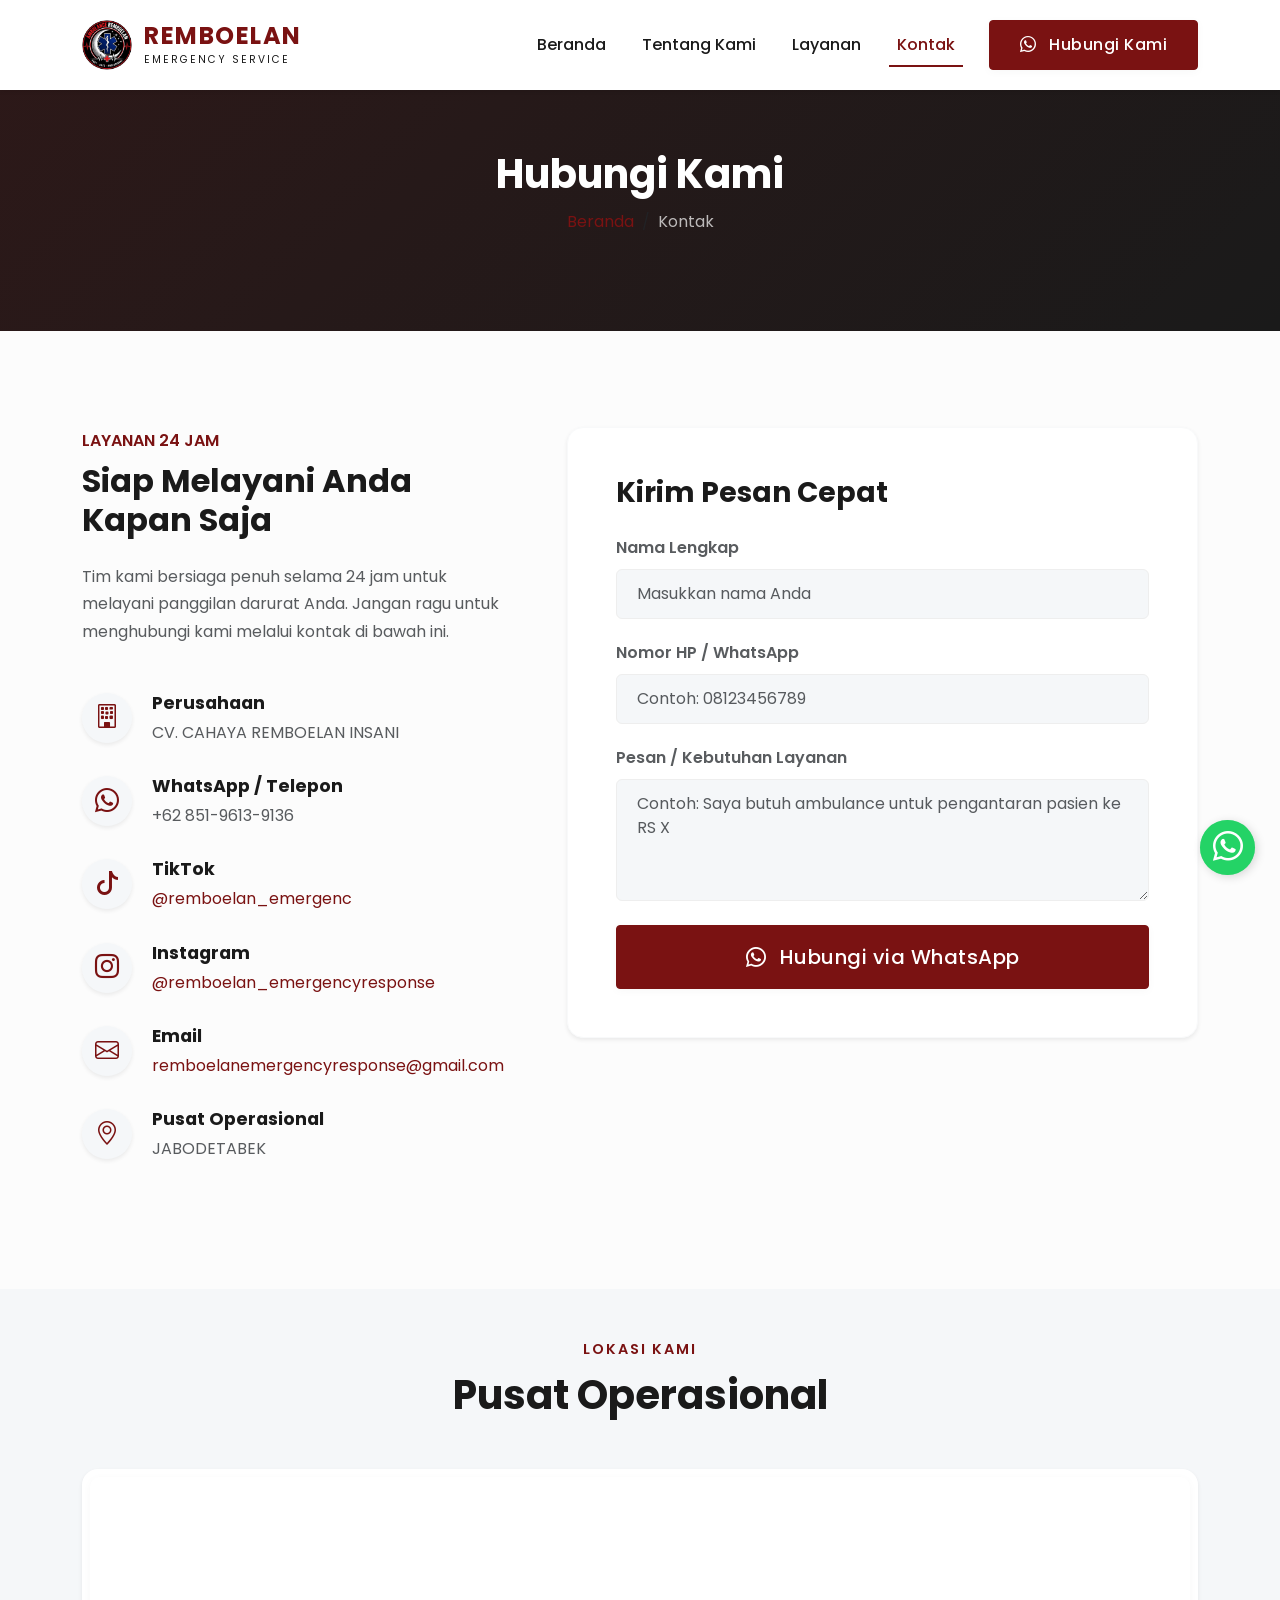
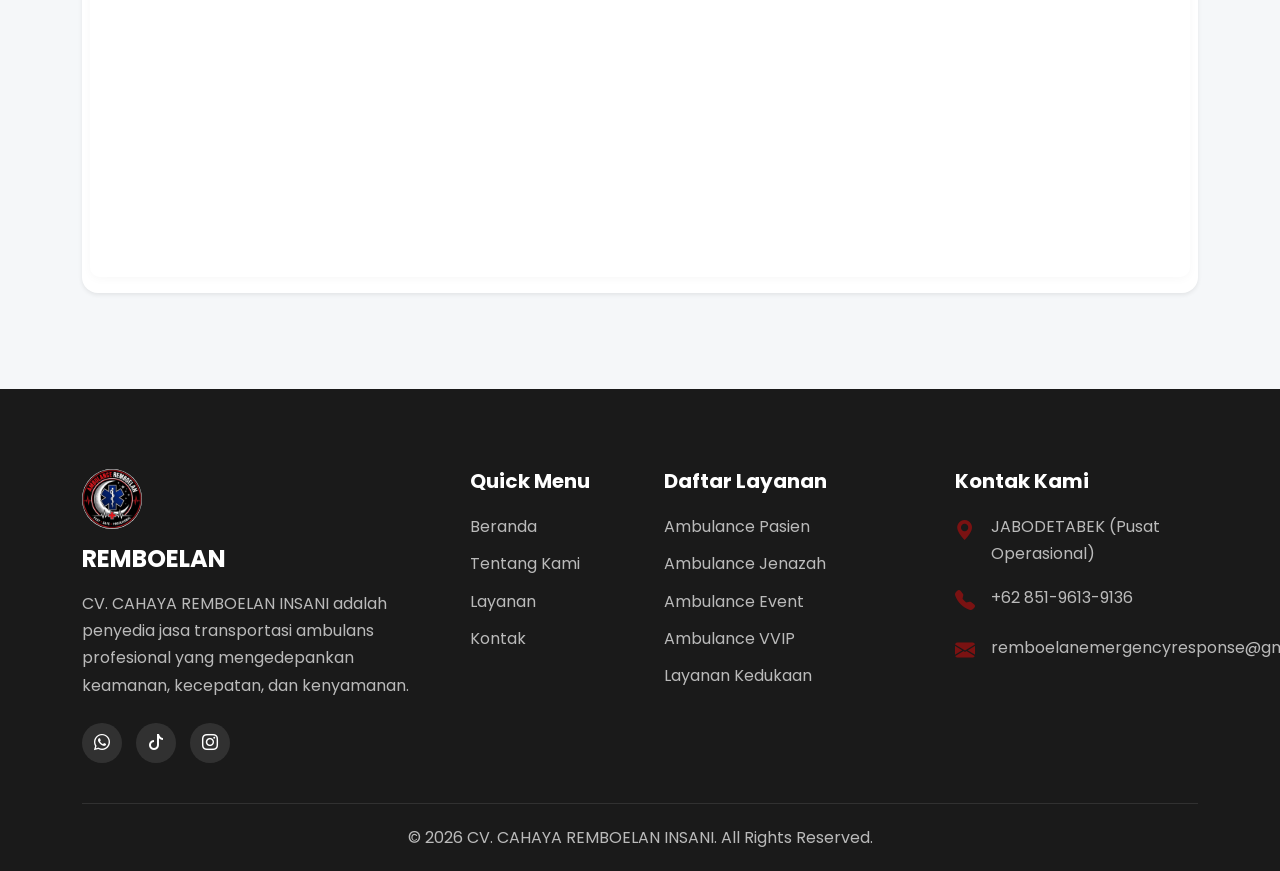
==== kontak.html @ 16a6aeea "Fix: restore missing img tags that were corrupted by bad regex lazy load" ====
<!DOCTYPE html>
<html lang="id">
<head>
    <meta charset="UTF-8">
    <meta name="viewport" content="width=device-width, initial-scale=1.0">
    <title>Hubungi REMBOELAN | Ambulance 24 Jam Jabodetabek</title>
    <meta name="description" content="Butuh ambulance terdekat sekarang? Hubungi REMBOELAN Emergency Response. Siaga ambulance 24 jam untuk Jakarta, Bogor, Depok, Tangerang & Bekasi. Hubungi +62 851-9613-9136.">
    <meta name="keywords" content="hubungi remboelan, ambulance 24 jam, ambulance terdekat, ambulance jakarta, ambulance bogor, ambulance depok, ambulance tangerang, ambulance bekasi, kontak ambulance">
    <meta name="author" content="CV. CAHAYA REMBOELAN INSANI">
    <meta name="robots" content="index, follow">
    <link rel="canonical" href="https://remboelanemergencyresponse.com/kontak.html">
    <meta property="og:title" content="Hubungi REMBOELAN | Ambulance 24 Jam Jabodetabek">
    <meta property="og:description" content="Butuh ambulance terdekat sekarang? Hubungi REMBOELAN Emergency Response. Siaga ambulance 24 jam untuk Jakarta, Bogor, Depok, Tangerang & Bekasi.">
    <meta property="og:type" content="website">
    <meta property="og:url" content="https://remboelanemergencyresponse.com/kontak.html">
    <meta property="og:image" content="https://remboelanemergencyresponse.com/assets/img/logo.jpg">
    <meta property="og:locale" content="id_ID">
    <link rel="icon" type="image/jpeg" href="assets/img/logo.jpg">
    <!-- Structured Data: LocalBusiness -->
    <script type="application/ld+json">
    {
      "@context": "https://schema.org",
      "@type": "LocalBusiness",
      "name": "REMBOELAN Emergency Response",
      "alternateName": "CV. CAHAYA REMBOELAN INSANI",
      "description": "Penyedia jasa sewa ambulance 24 jam profesional melayani pasien, jenazah, event, VVIP & cargo jenazah di wilayah Jabodetabek.",
      "url": "https://remboelanemergencyresponse.com",
      "logo": "https://remboelanemergencyresponse.com/assets/img/logo.jpg",
      "image": "https://remboelanemergencyresponse.com/assets/img/logo.jpg",
      "telephone": "+62851-9613-9136",
      "email": "remboelanemergencyresponse@gmail.com",
      "areaServed": ["Jakarta", "Bogor", "Depok", "Tangerang", "Bekasi"],
      "openingHoursSpecification": {
        "@type": "OpeningHoursSpecification",
        "dayOfWeek": ["Monday","Tuesday","Wednesday","Thursday","Friday","Saturday","Sunday"],
        "opens": "00:00",
        "closes": "23:59"
      },
      "sameAs": [
        "https://www.instagram.com/remboelan_emergencyresponse",
        "https://www.tiktok.com/@remboelan_emergenc"
      ]
    }
    </script>
    <link href="https://cdn.jsdelivr.net/npm/bootstrap@5.3.2/dist/css/bootstrap.min.css" rel="stylesheet">
    <link rel="stylesheet" href="https://cdn.jsdelivr.net/npm/bootstrap-icons@1.11.1/font/bootstrap-icons.css">
    <link href="https://unpkg.com/aos@2.3.1/dist/aos.css" rel="stylesheet">
    <link rel="stylesheet" href="assets/css/style.css">
</head>
<body>

    <!-- Preloader -->
    <div id="preloader">
        <div class="loader"></div>
    </div>

    <!-- Navbar -->
    <nav class="navbar navbar-expand-lg navbar-dark fixed-top sticky-active bg-white shadow-sm" style="padding: 15px 0;">
        <div class="container">
            <a class="navbar-brand d-flex align-items-center" href="index.html">
                <img src="assets/img/logo.jpg" alt="REMBOELAN Logo" class="rounded-circle me-2" style="width: 50px; height: 50px; object-fit: cover;">
                <div class="ms-1 d-flex flex-column justify-content-center">
                    <span class="fw-bolder fs-4 brand-title">REMBOELAN</span>
                    <span class="brand-subtitle">EMERGENCY SERVICE</span>
                </div>
            </a>
            <button class="navbar-toggler" type="button" data-bs-toggle="collapse" data-bs-target="#navbarNav">
                <i class="bi bi-list fs-1"></i>
            </button>
            <div class="collapse navbar-collapse" id="navbarNav">
                <ul class="navbar-nav ms-auto">
                    <li class="nav-item">
                        <a class="nav-link text-dark" href="index.html">Beranda</a>
                    </li>
                    <li class="nav-item">
                        <a class="nav-link text-dark" href="tentang.html">Tentang Kami</a>
                    </li>
                    <li class="nav-item">
                        <a class="nav-link text-dark" href="layanan.html">Layanan</a>
                    </li>
                    <li class="nav-item">
                        <a class="nav-link text-primary-custom active" href="kontak.html">Kontak</a>
                    </li>
                </ul>
                <a href="https://wa.me/6285196139136" target="_blank" class="btn btn-primary-custom ms-lg-3 mt-3 mt-lg-0">
                    <i class="bi bi-whatsapp me-2"></i> Hubungi Kami
                </a>
            </div>
        </div>
    </nav>

    <!-- Page Header -->
    <div class="page-header">
        <div class="container">
            <h1 class="page-title" data-aos="fade-up">Hubungi Kami</h1>
            <nav aria-label="breadcrumb" data-aos="fade-up" data-aos-delay="100">
                <ol class="breadcrumb">
                    <li class="breadcrumb-item"><a href="index.html">Beranda</a></li>
                    <li class="breadcrumb-item active" aria-current="page">Kontak</li>
                </ol>
            </nav>
        </div>
    </div>

    <!-- Contact Section -->
    <section class="py-5 my-5">
        <div class="container">
            <div class="row g-5">
                <!-- Kiri: Info Perusahaan -->
                <div class="col-lg-5" data-aos="fade-right">
                    <span class="text-primary-custom fw-semibold text-uppercase letter-spacing mb-2 d-block">Layanan 24 Jam</span>
                    <h2 class="mb-4 fw-bold">Siap Melayani Anda Kapan Saja</h2>
                    <p class="text-muted mb-5">Tim kami bersiaga penuh selama 24 jam untuk melayani panggilan darurat Anda. Jangan ragu untuk menghubungi kami melalui kontak di bawah ini.</p>
                    
                    <div class="contact-info-box">
                        <div class="contact-info-icon shadow-sm">
                            <i class="bi bi-building"></i>
                        </div>
                        <div class="contact-info-content">
                            <h5>Perusahaan</h5>
                            <p class="text-muted mb-0">CV. CAHAYA REMBOELAN INSANI</p>
                        </div>
                    </div>
                    
                    <div class="contact-info-box">
                        <div class="contact-info-icon shadow-sm">
                            <i class="bi bi-whatsapp"></i>
                        </div>
                        <div class="contact-info-content">
                            <h5>WhatsApp / Telepon</h5>
                            <p class="text-muted mb-0"><a href="https://wa.me/6285196139136" target="_blank" class="text-muted text-decoration-none">+62 851-9613-9136</a></p>
                        </div>
                    </div>
                    
                    <div class="contact-info-box">
                        <div class="contact-info-icon shadow-sm">
                            <i class="bi bi-tiktok"></i>
                        </div>
                        <div class="contact-info-content">
                            <h5>TikTok</h5>
                            <p class="text-muted mb-0"><a href="https://www.tiktok.com/@remboelan_emergenc" target="_blank" class="text-primary-custom text-decoration-none">@remboelan_emergenc</a></p>
                        </div>
                    </div>

                    <div class="contact-info-box">
                        <div class="contact-info-icon shadow-sm">
                            <i class="bi bi-instagram"></i>
                        </div>
                        <div class="contact-info-content">
                            <h5>Instagram</h5>
                            <p class="text-muted mb-0"><a href="https://www.instagram.com/remboelan_emergencyresponse?igsh=dnFxMW1uY243b3Rp" target="_blank" class="text-primary-custom text-decoration-none">@remboelan_emergencyresponse</a></p>
                        </div>
                    </div>

                    <div class="contact-info-box">
                        <div class="contact-info-icon shadow-sm">
                            <i class="bi bi-envelope"></i>
                        </div>
                        <div class="contact-info-content">
                            <h5>Email</h5>
                            <p class="text-muted mb-0"><a href="mailto:remboelanemergencyresponse@gmail.com" class="text-primary-custom text-decoration-none">remboelanemergencyresponse@gmail.com</a></p>
                        </div>
                    </div>

                    <div class="contact-info-box">
                        <div class="contact-info-icon shadow-sm">
                            <i class="bi bi-geo-alt"></i>
                        </div>
                        <div class="contact-info-content">
                            <h5>Pusat Operasional</h5>
                            <p class="text-muted mb-0">JABODETABEK</p>
                        </div>
                    </div>
                </div>

                <!-- Kanan: Form -->
                <div class="col-lg-7" data-aos="fade-left">
                    <div class="bg-white p-5 rounded-4 shadow-sm border border-light">
                        <h3 class="mb-4 fw-bold">Kirim Pesan Cepat</h3>
                        <div class="contact-form">
                            <div class="mb-3">
                                <label for="nama" class="form-label text-muted fw-semibold">Nama Lengkap</label>
                                <input type="text" class="form-control" id="nama" placeholder="Masukkan nama Anda">
                            </div>
                            <div class="mb-3">
                                <label for="nohp" class="form-label text-muted fw-semibold">Nomor HP / WhatsApp</label>
                                <input type="tel" class="form-control" id="nohp" placeholder="Contoh: 08123456789">
                            </div>
                            <div class="mb-4">
                                <label for="pesan" class="form-label text-muted fw-semibold">Pesan / Kebutuhan Layanan</label>
                                <textarea class="form-control" id="pesan" rows="4" placeholder="Contoh: Saya butuh ambulance untuk pengantaran pasien ke RS X"></textarea>
                            </div>
                            <a id="btnWA"
                               href="https://wa.me/6285196139136?text=Halo%20Admin%20REMBOELAN%2C%20saya%20ingin%20bertanya%20mengenai%20layanan%20ambulance."
                               target="_blank"
                               class="btn btn-primary-custom w-100 py-3 fs-5">
                                <i class="bi bi-whatsapp me-2"></i> Hubungi via WhatsApp
                            </a>
                        </div>
                    </div>
                </div>
            </div>
        </div>
    </section>

    <!-- Google Maps -->
    <section class="py-5 bg-light-custom">
        <div class="container pb-5" data-aos="fade-up">
            <div class="section-title">
                <span>Lokasi Kami</span>
                <h2>Pusat Operasional</h2>
            </div>
            <div class="map-container shadow-sm p-2 bg-white rounded-4">
                <!-- Gunakan iframe Google Maps yang mudah diganti -->
                <iframe src="https://maps.google.com/maps?q=Jabodetabek&t=&z=10&ie=UTF8&iwloc=&output=embed" width="100%" height="400" style="border:0;" allowfullscreen="" loading="lazy" referrerpolicy="no-referrer-when-downgrade"></iframe>
            </div>
        </div>
    </section>

    <!-- Footer -->
    <footer class="footer">
        <div class="container">
            <div class="row g-5">
                <div class="col-lg-4 col-md-6">
                    <img src="assets/img/logo.jpg" alt="Logo" class="rounded-circle mb-3" style="width:60px; height:60px;">
                    <h4 class="text-white fw-bold mb-3">REMBOELAN</h4>
                    <p class="mb-4">CV. CAHAYA REMBOELAN INSANI adalah penyedia jasa transportasi ambulans profesional yang mengedepankan keamanan, kecepatan, dan kenyamanan.</p>
                    <div class="social-icons">
                        <a href="https://wa.me/6285196139136" target="_blank"><i class="bi bi-whatsapp"></i></a>
                        <a href="https://www.tiktok.com/@remboelan_emergenc" target="_blank"><i class="bi bi-tiktok"></i></a>
                        <a href="https://www.instagram.com/remboelan_emergencyresponse?igsh=dnFxMW1uY243b3Rp" target="_blank"><i class="bi bi-instagram"></i></a>
                    </div>
                </div>
                <div class="col-lg-2 col-md-6">
                    <h5>Quick Menu</h5>
                    <ul class="footer-links">
                        <li><a href="index.html">Beranda</a></li>
                        <li><a href="tentang.html">Tentang Kami</a></li>
                        <li><a href="layanan.html">Layanan</a></li>
                        <li><a href="kontak.html">Kontak</a></li>
                    </ul>
                </div>
                <div class="col-lg-3 col-md-6">
                    <h5>Daftar Layanan</h5>
                    <ul class="footer-links">
                        <li><a href="layanan.html">Ambulance Pasien</a></li>
                        <li><a href="layanan.html">Ambulance Jenazah</a></li>
                        <li><a href="layanan.html">Ambulance Event</a></li>
                        <li><a href="layanan.html">Ambulance VVIP</a></li>
                        <li><a href="layanan.html">Layanan Kedukaan</a></li>
                    </ul>
                </div>
                <div class="col-lg-3 col-md-6">
                    <h5>Kontak Kami</h5>
                    <ul class="footer-links">
                        <li class="mb-3 d-flex"><i class="bi bi-geo-alt-fill text-primary-custom me-3 fs-5"></i> <span>JABODETABEK (Pusat Operasional)</span></li>
                        <li class="mb-3 d-flex"><i class="bi bi-telephone-fill text-primary-custom me-3 fs-5"></i> <span>+62 851-9613-9136</span></li>
                        <li class="mb-3 d-flex"><i class="bi bi-envelope-fill text-primary-custom me-3 fs-5"></i> <span>remboelanemergencyresponse@gmail.com</span></li>
                    </ul>
                </div>
            </div>
            <div class="footer-bottom">
                <p class="mb-0">&copy; 2026 CV. CAHAYA REMBOELAN INSANI. All Rights Reserved.</p>
            </div>
        </div>
    </footer>

    <!-- Back to Top -->
    <a href="#" id="back-to-top" title="Kembali ke atas">
        <i class="bi bi-arrow-up"></i>
    </a>

    <!-- Floating WhatsApp -->
    <a href="https://wa.me/6285196139136" target="_blank" class="floating-wa" title="Hubungi Kami via WhatsApp">
        <i class="bi bi-whatsapp"></i>
    </a>

    <script src="https://cdn.jsdelivr.net/npm/bootstrap@5.3.2/dist/js/bootstrap.bundle.min.js"></script>
    <script src="https://unpkg.com/aos@2.3.1/dist/aos.js"></script>
    <script src="assets/js/script.js"></script>
</body>
</html>
---- assets/css/style.css ----
@import url('https://fonts.googleapis.com/css2?family=Poppins:wght@300;400;500;600;700;800&display=swap');

:root {
  --primary-color: #7A1212;
  --primary-color-hover: #5a0c0c;
  --primary-gradient: linear-gradient(135deg, #8B1515, #600D0D);
  --secondary-color: #1a1a1a;
  --text-color: #2b2b2b;
  --text-light: #5f6368;
  --bg-color: #fcfcfc;
  --bg-light: #f5f7f9;
  --white: #ffffff;
  --shadow-sm: 0 2px 10px rgba(0, 0, 0, 0.03);
  --shadow-md: 0 8px 30px rgba(0, 0, 0, 0.06);
  --shadow-lg: 0 15px 35px rgba(122, 18, 18, 0.1);
  --radius-sm: 6px;
  --radius-md: 10px;
  --radius-lg: 16px;
  --transition: all 0.3s cubic-bezier(0.25, 0.8, 0.25, 1);
}

body {
  font-family: 'Poppins', sans-serif;
  color: var(--text-color);
  background-color: var(--bg-color);
  overflow-x: hidden;
  line-height: 1.7;
}

h1, h2, h3, h4, h5, h6 {
  color: var(--secondary-color);
  font-weight: 700;
}

a {
  text-decoration: none;
  transition: var(--transition);
}

.text-primary-custom {
  color: var(--primary-color) !important;
}

.bg-primary-custom {
  background: var(--primary-gradient) !important;
  color: var(--white);
}

.bg-light-custom {
  background-color: var(--bg-light) !important;
}

.btn-primary-custom {
  background: var(--primary-color);
  color: var(--white);
  border: 1px solid var(--primary-color);
  padding: 12px 30px;
  border-radius: 4px;
  font-weight: 500;
  letter-spacing: 0.5px;
  box-shadow: var(--shadow-sm);
  transition: var(--transition);
}

.btn-primary-custom:hover {
  background: var(--white);
  color: var(--primary-color);
  transform: translateY(-2px);
  box-shadow: var(--shadow-md);
}

.btn-outline-custom {
  background: transparent;
  color: var(--primary-color);
  border: 1px solid var(--primary-color);
  padding: 12px 30px;
  border-radius: 4px;
  font-weight: 500;
  letter-spacing: 0.5px;
  transition: var(--transition);
}

.btn-outline-custom:hover {
  background: var(--primary-color);
  color: var(--white);
  transform: translateY(-2px);
  box-shadow: var(--shadow-md);
}

/* Glassmorphism */
.glass-effect {
  background: rgba(255, 255, 255, 0.85);
  backdrop-filter: blur(10px);
  -webkit-backdrop-filter: blur(10px);
  border: 1px solid rgba(255, 255, 255, 0.2);
}

/* Preloader */
#preloader {
  position: fixed;
  top: 0;
  left: 0;
  width: 100%;
  height: 100%;
  background: var(--white);
  z-index: 9999;
  display: flex;
  justify-content: center;
  align-items: center;
}

.loader {
  width: 50px;
  height: 50px;
  border: 5px solid var(--bg-light);
  border-top-color: var(--primary-color);
  border-radius: 50%;
  animation: spin 1s linear infinite;
}

@keyframes spin {
  100% { transform: rotate(360deg); }
}

/* Navbar */
.navbar {
  padding: 20px 0;
  transition: var(--transition);
  background: transparent;
  position: absolute;
  top: 0;
  left: 0;
  right: 0;
  z-index: 1030;
}

.brand-title {
  color: var(--white);
  letter-spacing: 1.5px; 
  line-height: 1.2;
  transition: var(--transition);
}

.brand-subtitle {
  color: rgba(255, 255, 255, 0.8);
  letter-spacing: 2px; 
  font-weight: 400; 
  font-size: 0.65rem;
  transition: var(--transition);
}

.navbar .navbar-toggler i {
  color: var(--white);
  transition: var(--transition);
}

.nav-link {
  color: var(--white) !important;
  font-weight: 500;
  margin: 0 10px;
  position: relative;
}

/* Navbar Scrolled (Sticky) or Explicit White Bg */
.navbar.sticky-active, .navbar.bg-white {
  position: fixed;
  background: var(--white);
  padding: 15px 0;
  box-shadow: var(--shadow-sm);
  animation: slideDown 0.5s ease-in-out;
}

.navbar.sticky-active .brand-title, .navbar.bg-white .brand-title {
  color: var(--primary-color);
}

.navbar.sticky-active .brand-subtitle, .navbar.bg-white .brand-subtitle {
  color: var(--secondary-color);
}

.navbar.sticky-active .navbar-toggler i, .navbar.bg-white .navbar-toggler i {
  color: var(--primary-color) !important;
}

.navbar.sticky-active .nav-link, .navbar.bg-white .nav-link {
  color: var(--secondary-color) !important;
}

.nav-link::after {
  content: '';
  position: absolute;
  width: 0;
  height: 2px;
  background: var(--primary-color);
  bottom: 0;
  left: 0;
  transition: var(--transition);
}

.nav-link:hover::after,
.nav-link.active::after {
  width: 100%;
}

.navbar.sticky-active .nav-link.active,
.navbar.bg-white .nav-link.active {
  color: var(--primary-color) !important;
}

@keyframes slideDown {
  from { transform: translateY(-100%); }
  to { transform: translateY(0); }
}

@media (max-width: 991.98px) {
  .navbar {
    padding: 15px 0;
  }
  .navbar-collapse {
    background: var(--white);
    padding: 15px 20px;
    border-radius: var(--radius-md);
    box-shadow: var(--shadow-md);
    margin-top: 15px;
  }
  .nav-link {
    color: var(--secondary-color) !important;
    padding: 10px 0;
  }
  .navbar-toggler {
    border: none;
    box-shadow: none !important;
  }
}

/* Hero Section */
.hero-section {
  height: 100vh;
  position: relative;
  display: flex;
  align-items: center;
  background-size: cover;
  background-position: center;
  background-repeat: no-repeat;
  color: var(--white);
}

.hero-overlay {
  position: absolute;
  top: 0;
  left: 0;
  width: 100%;
  height: 100%;
  background: linear-gradient(to right, rgba(17, 17, 17, 0.9) 0%, rgba(122, 18, 18, 0.5) 100%);
  z-index: 1;
}

.hero-content {
  position: relative;
  z-index: 2;
  max-width: 800px;
}

.hero-title {
  font-size: 3.5rem;
  font-weight: 800;
  margin-bottom: 20px;
  line-height: 1.2;
  color: var(--white);
}

.hero-subtitle {
  font-size: 1.2rem;
  margin-bottom: 40px;
  font-weight: 300;
  opacity: 0.9;
}

@media (max-width: 767.98px) {
  .hero-section {
    padding-top: 140px;
    padding-bottom: 80px;
    height: auto;
    min-height: 80vh;
    background-position: 75% center;
  }
  .hero-title {
    font-size: 2.2rem;
    margin-bottom: 15px;
  }
  .hero-subtitle {
    font-size: 1rem;
    margin-bottom: 25px;
  }
}

/* Feature Cards (Mengapa Memilih Kami) */
.feature-card {
  background: var(--white);
  padding: 30px;
  border-radius: var(--radius-md);
  box-shadow: var(--shadow-sm);
  text-align: center;
  transition: var(--transition);
  height: 100%;
  border: 1px solid rgba(0,0,0,0.03);
}

.feature-card:hover {
  transform: translateY(-10px);
  box-shadow: var(--shadow-md);
}

.feature-icon {
  width: 70px;
  height: 70px;
  background: var(--bg-light);
  border-radius: 50%;
  display: flex;
  align-items: center;
  justify-content: center;
  margin: 0 auto 20px;
  font-size: 2rem;
  color: var(--primary-color);
  transition: var(--transition);
}

.feature-card:hover .feature-icon {
  background: var(--primary-color);
  color: var(--white);
}

/* Section Title */
.section-title {
  text-align: center;
  margin-bottom: 50px;
}

.section-title span {
  color: var(--primary-color);
  font-weight: 600;
  text-transform: uppercase;
  letter-spacing: 2px;
  font-size: 0.9rem;
  display: block;
  margin-bottom: 10px;
}

.section-title h2 {
  font-size: 2.5rem;
  font-weight: 700;
}

/* Unit Ambulance */
.unit-card {
  border-radius: var(--radius-md);
  overflow: hidden;
  box-shadow: var(--shadow-sm);
  transition: var(--transition);
  background: var(--white);
  margin-bottom: 30px;
}

.unit-card:hover {
  transform: translateY(-10px);
  box-shadow: var(--shadow-md);
}

.unit-img-wrapper {
  overflow: hidden;
  position: relative;
  height: 250px;
}

.unit-img-wrapper img {
  width: 100%;
  height: 100%;
  object-fit: cover;
  transition: transform 0.5s ease;
}

.unit-card:hover .unit-img-wrapper img {
  transform: scale(1.1);
}

.unit-content {
  padding: 20px;
  text-align: center;
}

/* Services Preview */
.service-card {
  border-radius: var(--radius-lg);
  overflow: hidden;
  position: relative;
  height: 300px;
  margin-bottom: 30px;
}

.service-card img {
  width: 100%;
  height: 100%;
  object-fit: cover;
  transition: transform 0.5s ease;
}

.service-overlay {
  position: absolute;
  bottom: 0;
  left: 0;
  width: 100%;
  height: 100%;
  background: linear-gradient(to top, rgba(17, 17, 17, 0.9) 0%, rgba(0, 0, 0, 0) 100%);
  display: flex;
  flex-direction: column;
  justify-content: flex-end;
  padding: 30px;
  transition: var(--transition);
}

.service-card:hover img {
  transform: scale(1.05);
}

.service-card h4 {
  color: var(--white);
  margin-bottom: 10px;
  font-weight: 600;
}

.service-card p {
  color: rgba(255, 255, 255, 0.8);
  font-size: 0.9rem;
  margin-bottom: 0;
  transform: translateY(20px);
  opacity: 0;
  transition: var(--transition);
}

.service-card:hover p {
  transform: translateY(0);
  opacity: 1;
}

/* Testimonials */
.testimonial-card {
  background: var(--white);
  padding: 40px;
  border-radius: var(--radius-lg);
  box-shadow: var(--shadow-md);
  margin: 20px;
  position: relative;
}

.quote-icon {
  position: absolute;
  top: 20px;
  right: 30px;
  font-size: 3rem;
  color: rgba(122, 18, 18, 0.1);
}

.testimonial-text {
  font-style: italic;
  margin-bottom: 20px;
  color: var(--text-light);
}

.client-info h5 {
  margin-bottom: 0;
  font-size: 1.1rem;
}

.client-info span {
  font-size: 0.85rem;
  color: var(--primary-color);
}

/* Swiper Pagination */
.swiper-pagination-bullet-active {
  background: var(--primary-color) !important;
}

/* CTA Section */
.cta-section {
  padding: 80px 0;
  border-radius: var(--radius-lg);
  margin: 50px 0;
  position: relative;
  overflow: hidden;
}

/* Timeline */
.timeline {
  position: relative;
  padding: 20px 0;
}

.timeline::before {
  content: '';
  position: absolute;
  top: 0;
  bottom: 0;
  left: 20px;
  width: 2px;
  background: var(--primary-color);
  opacity: 0.2;
}

.timeline-item {
  position: relative;
  padding-left: 50px;
  margin-bottom: 30px;
}

.timeline-icon {
  position: absolute;
  left: 11px;
  top: 0;
  width: 20px;
  height: 20px;
  background: var(--primary-color);
  border-radius: 50%;
  border: 4px solid var(--white);
  box-shadow: 0 0 0 3px rgba(122, 18, 18, 0.2);
}

/* Footer */
.footer {
  background: var(--secondary-color);
  color: rgba(255, 255, 255, 0.7);
  padding: 80px 0 20px;
}

.footer h5 {
  color: var(--white);
  margin-bottom: 20px;
}

.footer-links {
  list-style: none;
  padding: 0;
}

.footer-links li {
  margin-bottom: 10px;
}

.footer-links a {
  color: rgba(255, 255, 255, 0.7);
  text-decoration: none;
  transition: var(--transition);
}

.footer-links a:hover {
  color: var(--primary-color);
  padding-left: 5px;
}

.social-icons a {
  display: inline-flex;
  align-items: center;
  justify-content: center;
  width: 40px;
  height: 40px;
  background: rgba(255, 255, 255, 0.1);
  color: var(--white);
  border-radius: 50%;
  margin-right: 10px;
  transition: var(--transition);
}

.social-icons a:hover {
  background: var(--primary-color);
  transform: translateY(-3px);
}

.footer-bottom {
  border-top: 1px solid rgba(255, 255, 255, 0.1);
  padding-top: 20px;
  margin-top: 40px;
  text-align: center;
}

/* Back to Top */
#back-to-top {
  position: fixed;
  bottom: 90px;
  right: 25px;
  width: 35px;
  height: 35px;
  background: var(--secondary-color);
  color: var(--white);
  border-radius: 50%;
  display: flex;
  align-items: center;
  justify-content: center;
  font-size: 1rem;
  box-shadow: var(--shadow-md);
  opacity: 0;
  visibility: hidden;
  transition: var(--transition);
  z-index: 998;
}

#back-to-top.active {
  opacity: 1;
  visibility: visible;
}

#back-to-top:hover {
  transform: translateY(-5px);
  background: var(--primary-color);
}

/* Floating WhatsApp Button */
.floating-wa {
  position: fixed;
  bottom: 25px;
  right: 25px;
  width: 55px;
  height: 55px;
  background-color: #25d366;
  color: #FFF;
  border-radius: 50px;
  text-align: center;
  font-size: 30px;
  box-shadow: 2px 2px 10px rgba(0, 0, 0, 0.15);
  z-index: 999;
  display: flex;
  align-items: center;
  justify-content: center;
  transition: all 0.3s ease;
  text-decoration: none;
}

.floating-wa:hover {
  background-color: #128c7e;
  transform: scale(1.1);
  color: #FFF;
}

.floating-wa::before {
  content: "";
  position: absolute;
  z-index: -1;
  width: 100%;
  height: 100%;
  border-radius: 50%;
  background: rgba(37, 211, 102, 0.5);
  animation: pulse-wa 2s infinite;
}

@keyframes pulse-wa {
  0% { transform: scale(1); opacity: 1; }
  100% { transform: scale(1.5); opacity: 0; }
}

/* Page Header */
.page-header {
  padding: 150px 0 80px;
  background: var(--secondary-color);
  color: var(--white);
  position: relative;
  text-align: center;
}

.page-header::before {
  content: '';
  position: absolute;
  top: 0;
  left: 0;
  width: 100%;
  height: 100%;
  background: linear-gradient(135deg, rgba(122, 18, 18, 0.2) 0%, rgba(17, 17, 17, 0) 100%);
}

.page-title {
  font-size: 2.5rem;
  font-weight: 700;
  margin-bottom: 10px;
  position: relative;
  z-index: 2;
  color: var(--white);
}

.breadcrumb {
  justify-content: center;
  position: relative;
  z-index: 2;
}

.breadcrumb-item a {
  color: var(--primary-color);
}

.breadcrumb-item.active {
  color: rgba(255, 255, 255, 0.7);
}

/* Contact Info Box */
.contact-info-box {
  display: flex;
  align-items: flex-start;
  margin-bottom: 30px;
}

.contact-info-icon {
  width: 50px;
  height: 50px;
  background: var(--bg-light);
  color: var(--primary-color);
  border-radius: 50%;
  display: flex;
  align-items: center;
  justify-content: center;
  font-size: 1.5rem;
  margin-right: 20px;
  flex-shrink: 0;
}

.contact-info-content h5 {
  margin-bottom: 5px;
  font-size: 1.1rem;
}

/* Contact Form */
.contact-form .form-control {
  padding: 12px 20px;
  border-radius: var(--radius-sm);
  border: 1px solid #eee;
  margin-bottom: 20px;
  background: var(--bg-light);
}

.contact-form .form-control:focus {
  border-color: var(--primary-color);
  box-shadow: 0 0 0 3px rgba(122, 18, 18, 0.1);
  background: var(--white);
}

/* Google Maps */
.map-container iframe {
  width: 100%;
  height: 400px;
  border: 0;
  border-radius: var(--radius-md);
  box-shadow: var(--shadow-sm);
}
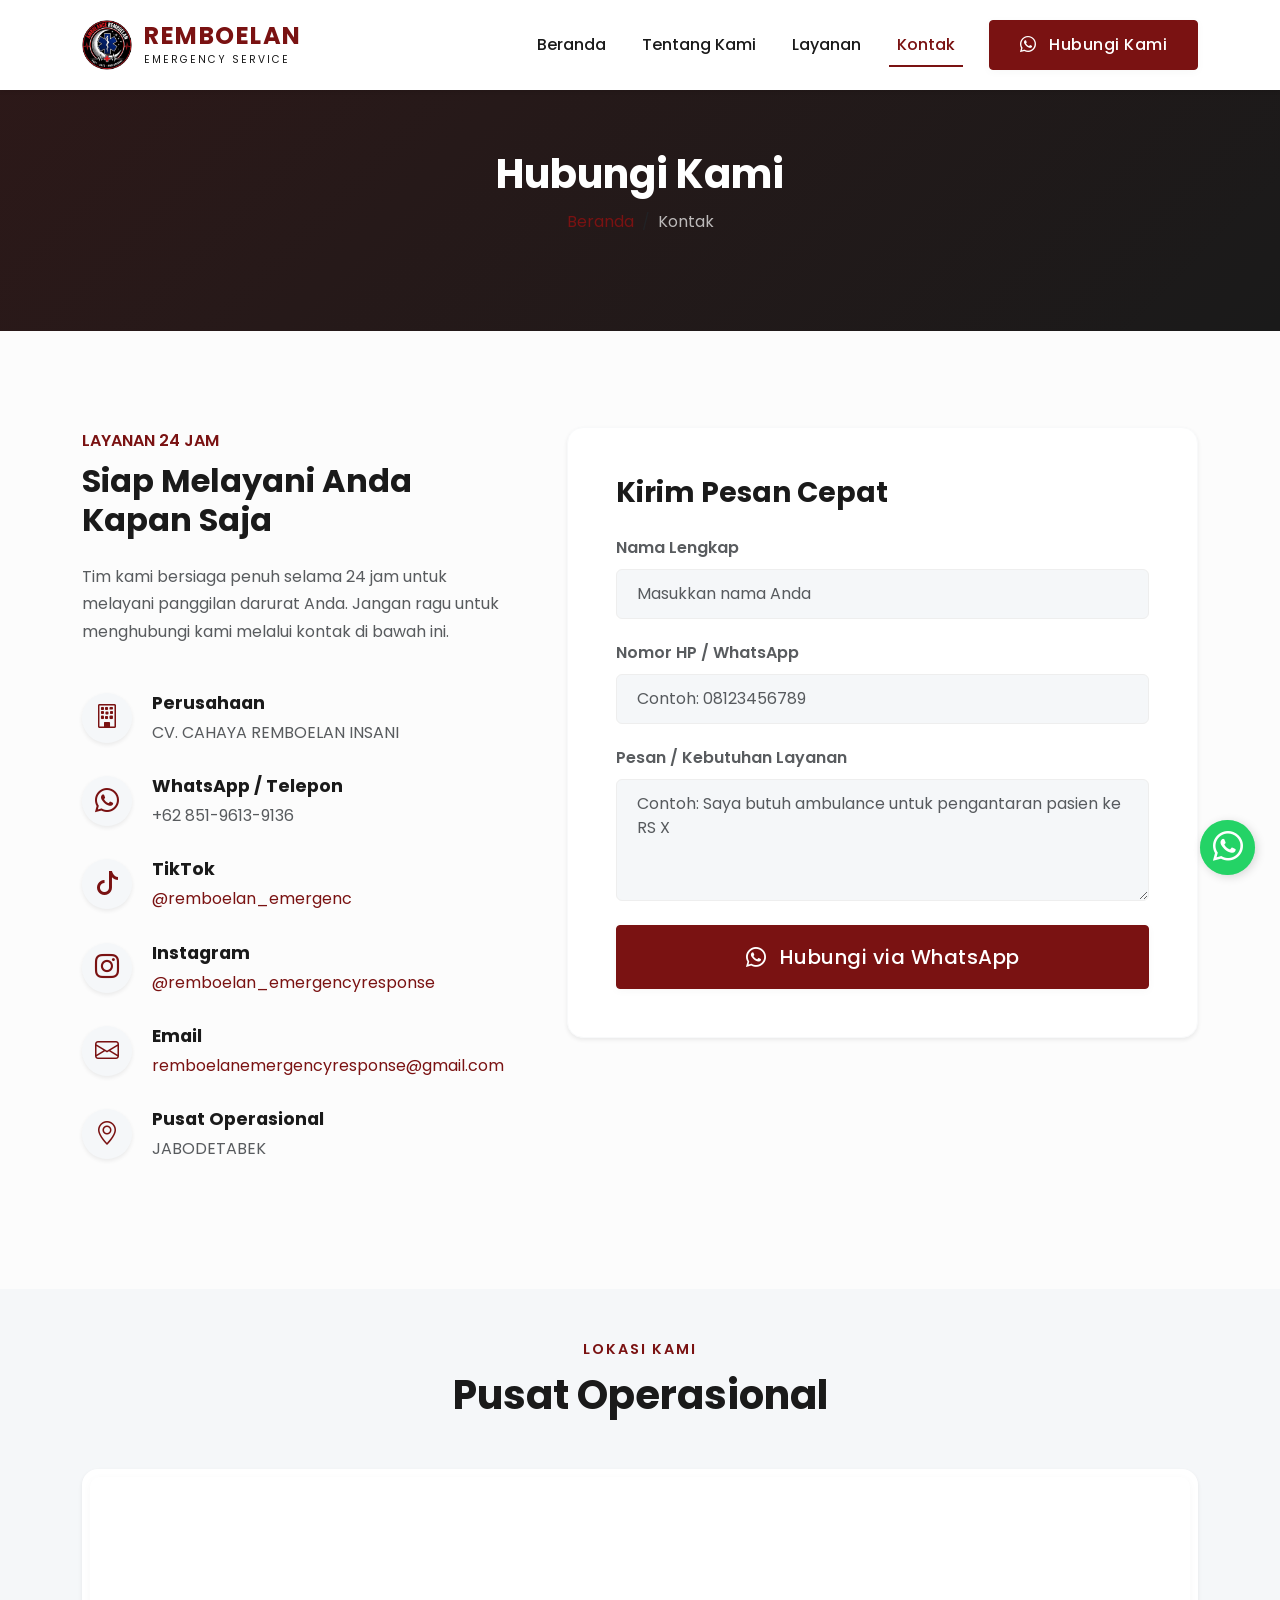
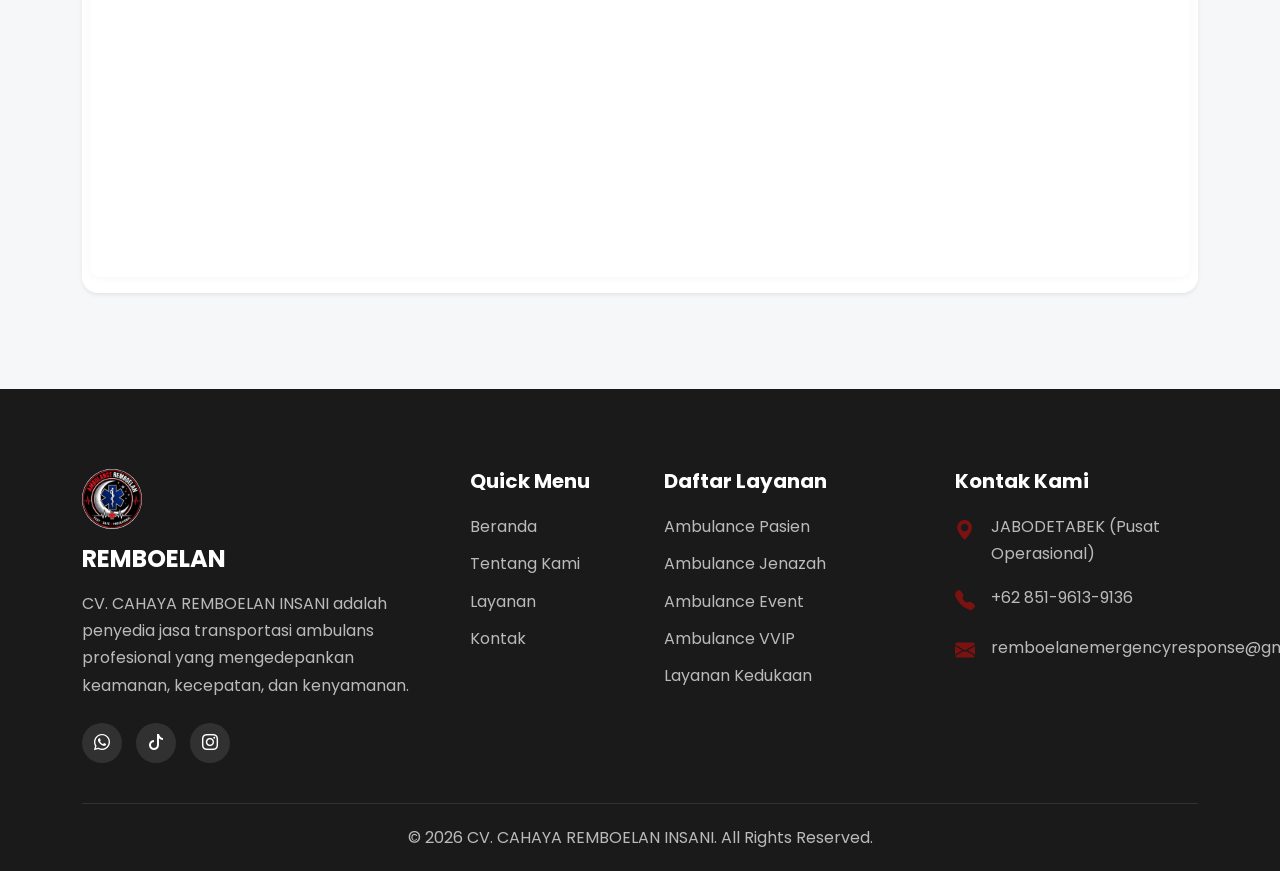
==== commit 704a3181: "Perf & Best Practices: Optimasi kompresi gambar, preloader non-blocking, Google Fonts preconnect, lo" ====
--- a/kontak.html
+++ b/kontak.html
@@ -3,9 +3,17 @@
 <head>
     <meta charset="UTF-8">
     <meta name="viewport" content="width=device-width, initial-scale=1.0">
-    <title>Hubungi REMBOELAN | Ambulance 24 Jam Jabodetabek</title>
-    <meta name="description" content="Butuh ambulance terdekat sekarang? Hubungi REMBOELAN Emergency Response. Siaga ambulance 24 jam untuk Jakarta, Bogor, Depok, Tangerang & Bekasi. Hubungi +62 851-9613-9136.">
-    <meta name="keywords" content="hubungi remboelan, ambulance 24 jam, ambulance terdekat, ambulance jakarta, ambulance bogor, ambulance depok, ambulance tangerang, ambulance bekasi, kontak ambulance">
+    <!-- Google tag (gtag.js) -->
+    <script async src="https://www.googletagmanager.com/gtag/js?id=AW-18360605673"></script>
+    <script>
+      window.dataLayer = window.dataLayer || [];
+      function gtag(){dataLayer.push(arguments);}
+      gtag('js', new Date());
+
+      gtag('config', 'AW-18360605673');
+    </script>
+    <title>Hubungi Sewa Ambulance Terdekat Jakarta & Jabodetabek | REMBOELAN</title>
+    <meta name="description" content="Hubungi REMBOELAN Emergency Response untuk sewa ambulance terdekat di Jakarta dan Jabodetabek. Kami siaga 24 jam penuh untuk penjemputan medis darurat Anda.">
     <meta name="author" content="CV. CAHAYA REMBOELAN INSANI">
     <meta name="robots" content="index, follow">
     <link rel="canonical" href="https://remboelanemergencyresponse.com/kontak.html">
@@ -29,6 +37,15 @@
       "image": "https://remboelanemergencyresponse.com/assets/img/logo.jpg",
       "telephone": "+62851-9613-9136",
       "email": "remboelanemergencyresponse@gmail.com",
+      "priceRange": "$$",
+      "address": {
+        "@type": "PostalAddress",
+        "streetAddress": "Jabodetabek",
+        "addressLocality": "Jakarta",
+        "addressRegion": "DKI Jakarta",
+        "postalCode": "10110",
+        "addressCountry": "ID"
+      },
       "areaServed": ["Jakarta", "Bogor", "Depok", "Tangerang", "Bekasi"],
       "openingHoursSpecification": {
         "@type": "OpeningHoursSpecification",
@@ -46,6 +63,10 @@
     <link rel="stylesheet" href="https://cdn.jsdelivr.net/npm/bootstrap-icons@1.11.1/font/bootstrap-icons.css">
     <link href="https://unpkg.com/aos@2.3.1/dist/aos.css" rel="stylesheet">
     <link rel="stylesheet" href="assets/css/style.css">
+    <!-- Google Fonts Preconnect & Display Swap -->
+    <link rel="preconnect" href="https://fonts.googleapis.com">
+    <link rel="preconnect" href="https://fonts.gstatic.com" crossorigin>
+    <link href="https://fonts.googleapis.com/css2?family=Poppins:wght@300;400;500;600;700;800&display=swap" rel="stylesheet">
 </head>
 <body>
 
@@ -58,7 +79,7 @@
     <nav class="navbar navbar-expand-lg navbar-dark fixed-top sticky-active bg-white shadow-sm" style="padding: 15px 0;">
         <div class="container">
             <a class="navbar-brand d-flex align-items-center" href="index.html">
-                <img src="assets/img/logo.jpg" alt="REMBOELAN Logo" class="rounded-circle me-2" style="width: 50px; height: 50px; object-fit: cover;">
+                <img src="assets/img/logo.jpg" alt="Logo REMBOELAN Emergency Service - Sewa Ambulance Jakarta" class="rounded-circle me-2" style="width: 50px; height: 50px; object-fit: cover;" width="50" height="50" loading="eager" decoding="async">
                 <div class="ms-1 d-flex flex-column justify-content-center">
                     <span class="fw-bolder fs-4 brand-title">REMBOELAN</span>
                     <span class="brand-subtitle">EMERGENCY SERVICE</span>
@@ -82,7 +103,7 @@
                         <a class="nav-link text-primary-custom active" href="kontak.html">Kontak</a>
                     </li>
                 </ul>
-                <a href="https://wa.me/6285196139136" target="_blank" class="btn btn-primary-custom ms-lg-3 mt-3 mt-lg-0">
+                <a href="https://wa.me/6285196139136" target="_blank" rel="noopener noreferrer" class="btn btn-primary-custom ms-lg-3 mt-3 mt-lg-0">
                     <i class="bi bi-whatsapp me-2"></i> Hubungi Kami
                 </a>
             </div>
@@ -103,9 +124,9 @@
     </div>
 
     <!-- Contact Section -->
-    <section class="py-5 my-5">
+    <section class="py-4 py-lg-5 my-4 my-lg-5">
         <div class="container">
-            <div class="row g-5">
+            <div class="row g-4 g-lg-5">
                 <!-- Kiri: Info Perusahaan -->
                 <div class="col-lg-5" data-aos="fade-right">
                     <span class="text-primary-custom fw-semibold text-uppercase letter-spacing mb-2 d-block">Layanan 24 Jam</span>
@@ -128,7 +149,7 @@
                         </div>
                         <div class="contact-info-content">
                             <h5>WhatsApp / Telepon</h5>
-                            <p class="text-muted mb-0"><a href="https://wa.me/6285196139136" target="_blank" class="text-muted text-decoration-none">+62 851-9613-9136</a></p>
+                            <p class="text-muted mb-0"><a href="https://wa.me/6285196139136" target="_blank" rel="noopener noreferrer" class="text-muted text-decoration-none">+62 851-9613-9136</a></p>
                         </div>
                     </div>
                     
@@ -138,7 +159,7 @@
                         </div>
                         <div class="contact-info-content">
                             <h5>TikTok</h5>
-                            <p class="text-muted mb-0"><a href="https://www.tiktok.com/@remboelan_emergenc" target="_blank" class="text-primary-custom text-decoration-none">@remboelan_emergenc</a></p>
+                            <p class="text-muted mb-0"><a href="https://www.tiktok.com/@remboelan_emergenc" target="_blank" rel="noopener noreferrer" class="text-primary-custom text-decoration-none">@remboelan_emergenc</a></p>
                         </div>
                     </div>
 
@@ -148,7 +169,7 @@
                         </div>
                         <div class="contact-info-content">
                             <h5>Instagram</h5>
-                            <p class="text-muted mb-0"><a href="https://www.instagram.com/remboelan_emergencyresponse?igsh=dnFxMW1uY243b3Rp" target="_blank" class="text-primary-custom text-decoration-none">@remboelan_emergencyresponse</a></p>
+                            <p class="text-muted mb-0"><a href="https://www.instagram.com/remboelan_emergencyresponse?igsh=dnFxMW1uY243b3Rp" target="_blank" rel="noopener noreferrer" class="text-primary-custom text-decoration-none">@remboelan_emergencyresponse</a></p>
                         </div>
                     </div>
 
@@ -175,7 +196,7 @@
 
                 <!-- Kanan: Form -->
                 <div class="col-lg-7" data-aos="fade-left">
-                    <div class="bg-white p-5 rounded-4 shadow-sm border border-light">
+                    <div class="bg-white p-4 p-lg-5 rounded-4 shadow-sm border border-light">
                         <h3 class="mb-4 fw-bold">Kirim Pesan Cepat</h3>
                         <div class="contact-form">
                             <div class="mb-3">
@@ -192,7 +213,7 @@
                             </div>
                             <a id="btnWA"
                                href="https://wa.me/6285196139136?text=Halo%20Admin%20REMBOELAN%2C%20saya%20ingin%20bertanya%20mengenai%20layanan%20ambulance."
-                               target="_blank"
+                               target="_blank" rel="noopener noreferrer"
                                class="btn btn-primary-custom w-100 py-3 fs-5">
                                 <i class="bi bi-whatsapp me-2"></i> Hubungi via WhatsApp
                             </a>
@@ -204,7 +225,7 @@
     </section>
 
     <!-- Google Maps -->
-    <section class="py-5 bg-light-custom">
+    <section class="py-4 py-lg-5 bg-light-custom">
         <div class="container pb-5" data-aos="fade-up">
             <div class="section-title">
                 <span>Lokasi Kami</span>
@@ -220,15 +241,15 @@
     <!-- Footer -->
     <footer class="footer">
         <div class="container">
-            <div class="row g-5">
+            <div class="row g-4 g-lg-5">
                 <div class="col-lg-4 col-md-6">
-                    <img src="assets/img/logo.jpg" alt="Logo" class="rounded-circle mb-3" style="width:60px; height:60px;">
+                    <img src="assets/img/logo.jpg" alt="Logo REMBOELAN - Sewa Ambulance Jakarta 24 Jam" class="rounded-circle mb-3" style="width:60px; height:60px;" width="60" height="60" loading="lazy" decoding="async">
                     <h4 class="text-white fw-bold mb-3">REMBOELAN</h4>
                     <p class="mb-4">CV. CAHAYA REMBOELAN INSANI adalah penyedia jasa transportasi ambulans profesional yang mengedepankan keamanan, kecepatan, dan kenyamanan.</p>
                     <div class="social-icons">
-                        <a href="https://wa.me/6285196139136" target="_blank"><i class="bi bi-whatsapp"></i></a>
-                        <a href="https://www.tiktok.com/@remboelan_emergenc" target="_blank"><i class="bi bi-tiktok"></i></a>
-                        <a href="https://www.instagram.com/remboelan_emergencyresponse?igsh=dnFxMW1uY243b3Rp" target="_blank"><i class="bi bi-instagram"></i></a>
+                        <a href="https://wa.me/6285196139136" target="_blank" rel="noopener noreferrer"><i class="bi bi-whatsapp"></i></a>
+                        <a href="https://www.tiktok.com/@remboelan_emergenc" target="_blank" rel="noopener noreferrer"><i class="bi bi-tiktok"></i></a>
+                        <a href="https://www.instagram.com/remboelan_emergencyresponse?igsh=dnFxMW1uY243b3Rp" target="_blank" rel="noopener noreferrer"><i class="bi bi-instagram"></i></a>
                     </div>
                 </div>
                 <div class="col-lg-2 col-md-6">
@@ -271,12 +292,12 @@
     </a>
 
     <!-- Floating WhatsApp -->
-    <a href="https://wa.me/6285196139136" target="_blank" class="floating-wa" title="Hubungi Kami via WhatsApp">
+    <a href="https://wa.me/6285196139136" target="_blank" rel="noopener noreferrer" class="floating-wa" title="Hubungi Kami via WhatsApp">
         <i class="bi bi-whatsapp"></i>
     </a>
 
-    <script src="https://cdn.jsdelivr.net/npm/bootstrap@5.3.2/dist/js/bootstrap.bundle.min.js"></script>
-    <script src="https://unpkg.com/aos@2.3.1/dist/aos.js"></script>
-    <script src="assets/js/script.js"></script>
+    <script src="https://cdn.jsdelivr.net/npm/bootstrap@5.3.2/dist/js/bootstrap.bundle.min.js" defer></script>
+    <script src="https://unpkg.com/aos@2.3.1/dist/aos.js" defer></script>
+    <script src="assets/js/script.js" defer></script>
 </body>
 </html>
--- a/assets/css/style.css
+++ b/assets/css/style.css
@@ -1,5 +1,3 @@
-@import url('https://fonts.googleapis.com/css2?family=Poppins:wght@300;400;500;600;700;800&display=swap');
-
 :root {
   --primary-color: #7A1212;
   --primary-color-hover: #5a0c0c;
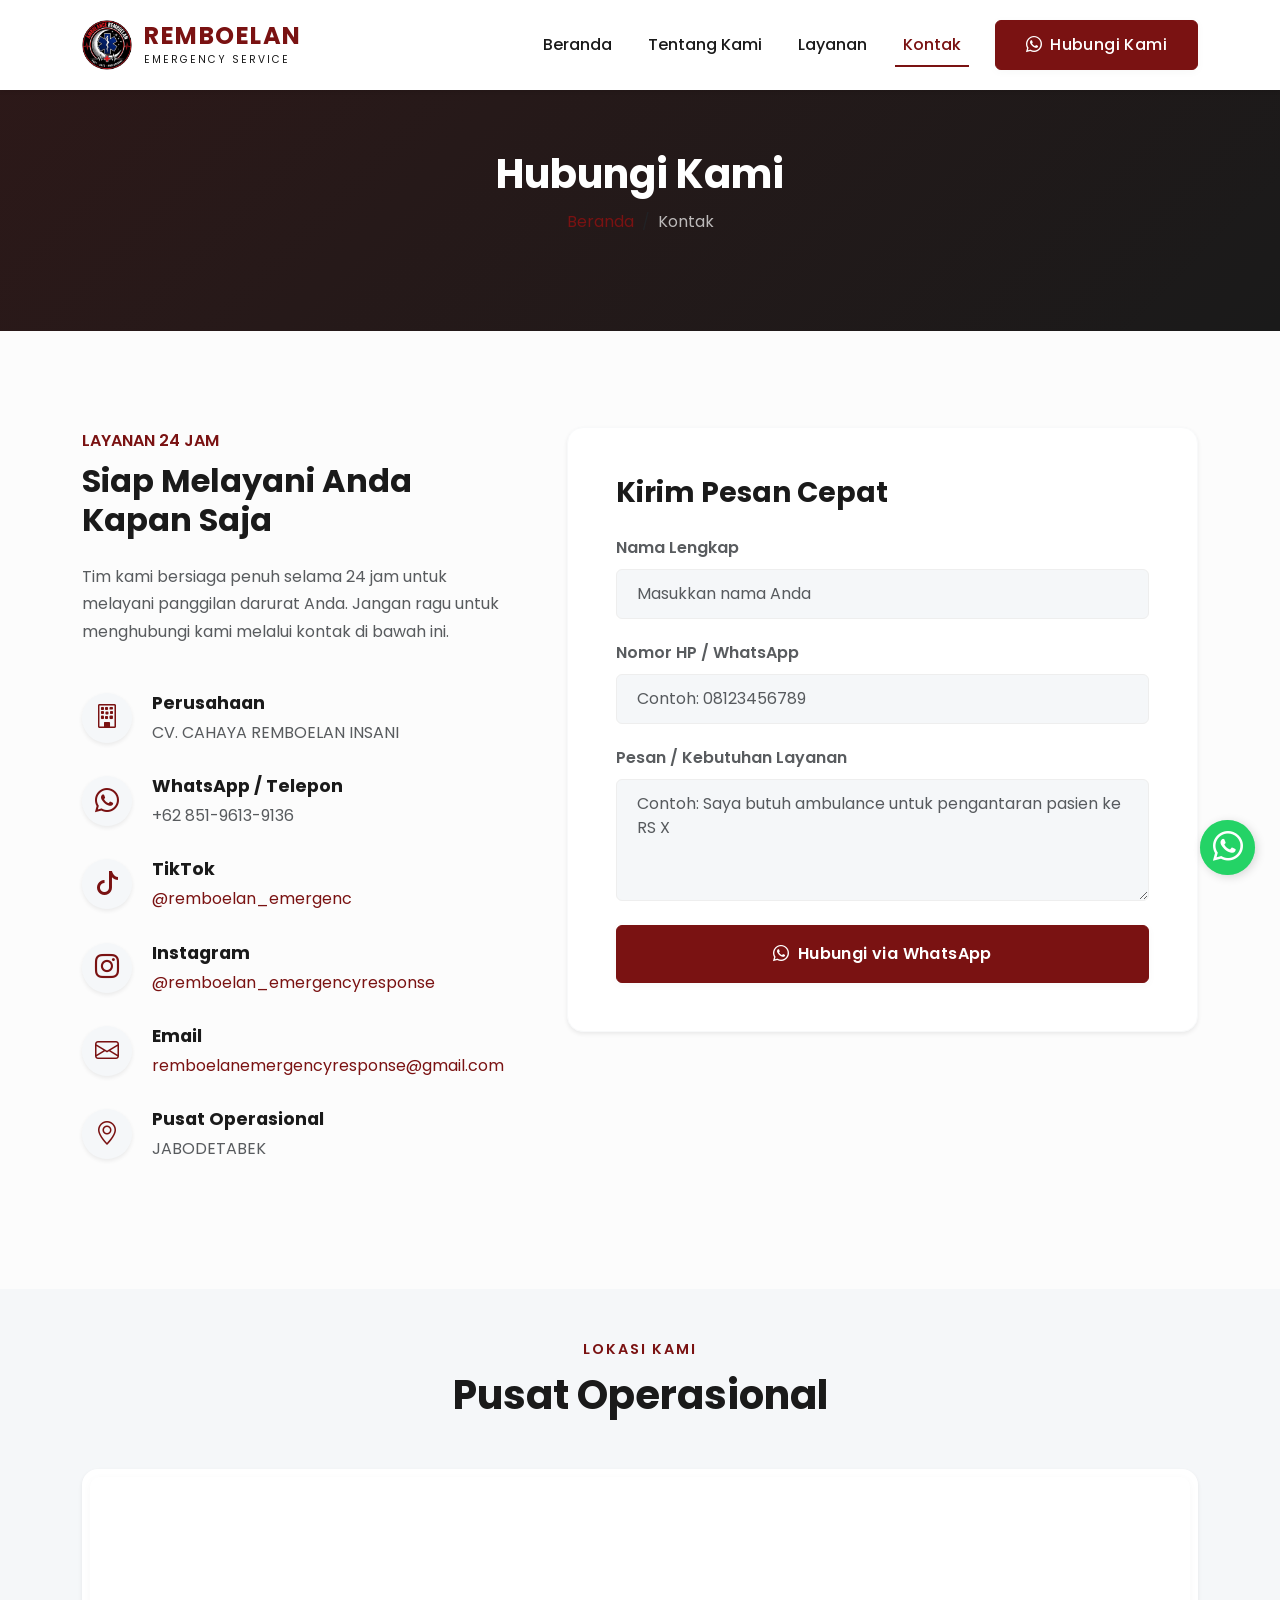
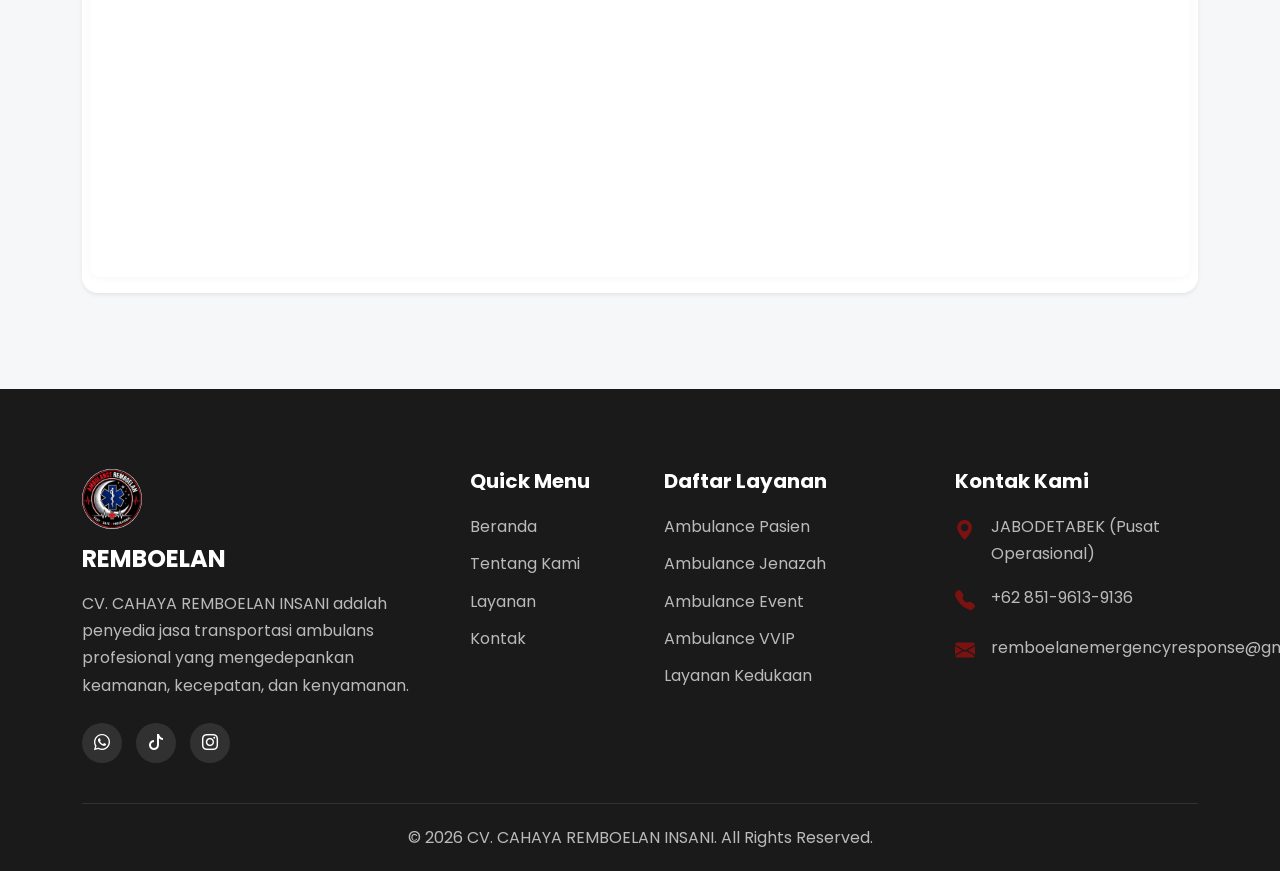
==== commit 31dc5691: "UI/UX: Optimasi tata letak mobile, proporsi card, button touch target, dan tipografi responsif" ====
--- a/kontak.html
+++ b/kontak.html
@@ -214,8 +214,8 @@
                             <a id="btnWA"
                                href="https://wa.me/6285196139136?text=Halo%20Admin%20REMBOELAN%2C%20saya%20ingin%20bertanya%20mengenai%20layanan%20ambulance."
                                target="_blank" rel="noopener noreferrer"
-                               class="btn btn-primary-custom w-100 py-3 fs-5">
-                                <i class="bi bi-whatsapp me-2"></i> Hubungi via WhatsApp
+                               class="btn btn-primary-custom w-100 py-2.5 py-sm-3 fw-semibold text-nowrap">
+                                <i class="bi bi-whatsapp me-2"></i> <span class="text-nowrap">Hubungi via WhatsApp</span>
                             </a>
                         </div>
                     </div>
--- a/assets/css/style.css
+++ b/assets/css/style.css
@@ -17,6 +17,11 @@
   --transition: all 0.3s cubic-bezier(0.25, 0.8, 0.25, 1);
 }
 
+html, body {
+  overflow-x: hidden;
+  max-width: 100%;
+}
+
 body {
   font-family: 'Poppins', sans-serif;
   color: var(--text-color);
@@ -49,14 +54,19 @@
 }
 
 .btn-primary-custom {
+  display: inline-flex;
+  align-items: center;
+  justify-content: center;
   background: var(--primary-color);
   color: var(--white);
   border: 1px solid var(--primary-color);
   padding: 12px 30px;
-  border-radius: 4px;
+  border-radius: var(--radius-sm);
   font-weight: 500;
-  letter-spacing: 0.5px;
+  letter-spacing: 0.4px;
   box-shadow: var(--shadow-sm);
+  white-space: nowrap;
+  text-decoration: none;
   transition: var(--transition);
 }
 
@@ -68,13 +78,18 @@
 }
 
 .btn-outline-custom {
+  display: inline-flex;
+  align-items: center;
+  justify-content: center;
   background: transparent;
   color: var(--primary-color);
   border: 1px solid var(--primary-color);
   padding: 12px 30px;
-  border-radius: 4px;
+  border-radius: var(--radius-sm);
   font-weight: 500;
-  letter-spacing: 0.5px;
+  letter-spacing: 0.4px;
+  white-space: nowrap;
+  text-decoration: none;
   transition: var(--transition);
 }
 
@@ -274,24 +289,6 @@
   opacity: 0.9;
 }
 
-@media (max-width: 767.98px) {
-  .hero-section {
-    padding-top: 140px;
-    padding-bottom: 80px;
-    height: auto;
-    min-height: 80vh;
-    background-position: 75% center;
-  }
-  .hero-title {
-    font-size: 2.2rem;
-    margin-bottom: 15px;
-  }
-  .hero-subtitle {
-    font-size: 1rem;
-    margin-bottom: 25px;
-  }
-}
-
 /* Feature Cards (Mengapa Memilih Kami) */
 .feature-card {
   background: var(--white);
@@ -481,11 +478,99 @@
 
 /* CTA Section */
 .cta-section {
-  padding: 80px 0;
-  border-radius: var(--radius-lg);
-  margin: 50px 0;
+  padding: 36px 20px;
+  border-radius: 20px;
+  margin: 30px 0;
   position: relative;
   overflow: hidden;
+  background: var(--white);
+}
+
+@media (min-width: 768px) {
+  .cta-section {
+    padding: 60px 40px;
+    border-radius: 24px;
+    margin: 50px 0;
+  }
+}
+
+.cta-icon-wrapper {
+  display: inline-flex;
+  align-items: center;
+  justify-content: center;
+  width: 60px;
+  height: 60px;
+  border-radius: 50%;
+  background: var(--bg-light);
+  box-shadow: var(--shadow-sm);
+  font-size: 1.85rem;
+  color: var(--primary-color);
+}
+
+@media (min-width: 768px) {
+  .cta-icon-wrapper {
+    width: 72px;
+    height: 72px;
+    font-size: 2.2rem;
+  }
+}
+
+.cta-title {
+  font-size: 1.45rem;
+  margin-bottom: 12px;
+  color: var(--secondary-color);
+}
+
+@media (min-width: 768px) {
+  .cta-title {
+    font-size: 2rem;
+    margin-bottom: 16px;
+  }
+}
+
+.cta-desc {
+  font-size: 0.92rem;
+  line-height: 1.6;
+  margin-bottom: 24px;
+  max-width: 620px;
+  margin-left: auto;
+  margin-right: auto;
+  color: var(--text-light);
+}
+
+@media (min-width: 768px) {
+  .cta-desc {
+    font-size: 1.15rem;
+    margin-bottom: 35px;
+  }
+}
+
+.btn-cta-main {
+  display: inline-flex;
+  align-items: center;
+  justify-content: center;
+  padding: 12px 28px;
+  border-radius: 50px;
+  font-size: 0.95rem;
+  font-weight: 600;
+  letter-spacing: 0.3px;
+  white-space: nowrap;
+  min-height: 48px;
+  box-shadow: 0 4px 14px rgba(122, 18, 18, 0.25);
+  transition: var(--transition);
+}
+
+.btn-cta-main:hover {
+  transform: translateY(-2px);
+  box-shadow: 0 6px 20px rgba(122, 18, 18, 0.35);
+}
+
+@media (min-width: 768px) {
+  .btn-cta-main {
+    padding: 14px 38px;
+    font-size: 1.05rem;
+    min-height: 52px;
+  }
 }
 
 /* Timeline */
@@ -745,3 +830,338 @@
   border-radius: var(--radius-md);
   box-shadow: var(--shadow-sm);
 }
+
+/* Service List Cards (layanan.html) */
+.service-list-card {
+  background: var(--white);
+  border-radius: var(--radius-md);
+  overflow: hidden;
+  box-shadow: var(--shadow-sm);
+  transition: var(--transition);
+  height: 100%;
+  display: flex;
+  flex-direction: column;
+  border: 1px solid rgba(0, 0, 0, 0.04);
+}
+
+.service-list-card:hover {
+  transform: translateY(-8px);
+  box-shadow: var(--shadow-md);
+}
+
+.service-list-img {
+  height: 220px;
+  overflow: hidden;
+  position: relative;
+}
+
+.service-list-img img {
+  width: 100%;
+  height: 100%;
+  object-fit: cover;
+  transition: transform 0.5s ease;
+}
+
+.service-list-card:hover .service-list-img img {
+  transform: scale(1.06);
+}
+
+.service-list-content {
+  padding: 24px;
+  flex-grow: 1;
+  display: flex;
+  flex-direction: column;
+}
+
+.service-list-title {
+  font-size: 1.25rem;
+  font-weight: 700;
+  margin-bottom: 12px;
+  color: var(--secondary-color);
+}
+
+.service-list-desc {
+  color: var(--text-light);
+  margin-bottom: 20px;
+  font-size: 0.92rem;
+  line-height: 1.6;
+  flex-grow: 1;
+}
+
+/* ========================================================
+   RESPONSIVE POLISH (Max-Width: 991.98px)
+   ======================================================== */
+@media (max-width: 991.98px) {
+  .navbar-collapse .btn-primary-custom {
+    display: flex;
+    width: 100%;
+    margin-top: 15px;
+    padding: 11px 20px;
+    font-size: 0.92rem;
+  }
+}
+
+/* ========================================================
+   RESPONSIVE MOBILE STYLES (Max-Width: 767.98px)
+   Polished with UI/UX Pro Max and Design Taste principles:
+   - Harmonious vertical rhythm & proportional section padding
+   - Standard 44-48px touch targets for buttons with zero text wrapping
+   - Balanced typography with text-wrap: balance
+   - Proportional mobile cards with always-readable content
+   ======================================================== */
+@media (max-width: 767.98px) {
+  /* Prevent horizontal animation displacement and overflow on mobile */
+  [data-aos] {
+    transform: none !important;
+    opacity: 1 !important;
+    transition-duration: 0.3s !important;
+  }
+
+  /* Section Spacing & Rhythm */
+  .py-4.py-lg-5 {
+    padding-top: 1.85rem !important;
+    padding-bottom: 1.85rem !important;
+  }
+  .my-4.my-lg-5 {
+    margin-top: 1.25rem !important;
+    margin-bottom: 1.25rem !important;
+  }
+
+  /* Typography Hierarchy */
+  .section-title {
+    margin-bottom: 26px;
+  }
+  .section-title span {
+    font-size: 0.78rem;
+    letter-spacing: 1.5px;
+    margin-bottom: 6px;
+  }
+  .section-title h2 {
+    font-size: 1.65rem;
+    line-height: 1.3;
+    text-wrap: balance;
+  }
+
+  .page-header {
+    padding: 105px 0 35px;
+  }
+  .page-title {
+    font-size: 1.75rem;
+    margin-bottom: 6px;
+  }
+  .breadcrumb {
+    font-size: 0.85rem;
+  }
+
+  /* Hero Section Mobile */
+  .hero-section {
+    padding-top: 125px;
+    padding-bottom: 60px;
+    height: auto;
+    min-height: 85vh;
+    background-position: 72% center;
+  }
+  .hero-overlay {
+    background: linear-gradient(180deg, rgba(17, 17, 17, 0.94) 0%, rgba(17, 17, 17, 0.85) 60%, rgba(122, 18, 18, 0.7) 100%);
+  }
+  .hero-title {
+    font-size: 1.85rem;
+    line-height: 1.28;
+    margin-bottom: 14px;
+    text-wrap: balance;
+    color: var(--white);
+    text-shadow: 0 2px 10px rgba(0, 0, 0, 0.5);
+  }
+  .hero-subtitle {
+    font-size: 0.92rem;
+    line-height: 1.6;
+    margin-bottom: 24px;
+    opacity: 0.95;
+    color: rgba(255, 255, 255, 0.92);
+  }
+
+  .fs-5 {
+    font-size: 1rem !important;
+  }
+
+  /* Buttons - Touch Target & Single Line */
+  .btn-primary-custom,
+  .btn-outline-custom {
+    padding: 11px 20px;
+    font-size: 0.9rem;
+    min-height: 46px;
+    white-space: nowrap;
+  }
+
+  /* Feature Cards */
+  .feature-card {
+    padding: 20px 18px;
+    border-radius: var(--radius-md);
+    border: 1px solid rgba(0, 0, 0, 0.05);
+  }
+  .feature-icon {
+    width: 52px;
+    height: 52px;
+    font-size: 1.45rem;
+    margin-bottom: 14px;
+  }
+  .feature-card h4 {
+    font-size: 1.12rem;
+    margin-bottom: 8px;
+  }
+  .feature-card p {
+    font-size: 0.88rem;
+    line-height: 1.55;
+  }
+
+  /* Unit Ambulance Cards */
+  .unit-card {
+    margin-bottom: 18px;
+    border-radius: var(--radius-md);
+  }
+  .unit-img-wrapper {
+    height: 195px;
+  }
+  .unit-content {
+    padding: 16px 14px;
+  }
+  .unit-content h4 {
+    font-size: 1.1rem;
+    margin-bottom: 6px;
+  }
+  .unit-content p {
+    font-size: 0.85rem;
+    line-height: 1.5;
+  }
+
+  /* Services Preview Cards (index.html) */
+  .service-card {
+    height: 220px;
+    margin-bottom: 16px;
+    border-radius: var(--radius-md);
+  }
+  .service-overlay {
+    padding: 18px 16px;
+    background: linear-gradient(to top, rgba(17, 17, 17, 0.95) 0%, rgba(17, 17, 17, 0.45) 60%, rgba(0, 0, 0, 0.05) 100%);
+  }
+  .service-card h4 {
+    font-size: 1.15rem;
+    margin-bottom: 4px;
+  }
+  /* Always reveal text on touch screens without hover */
+  .service-card p {
+    opacity: 1 !important;
+    transform: none !important;
+    font-size: 0.82rem;
+    line-height: 1.4;
+    color: rgba(255, 255, 255, 0.88);
+  }
+
+  /* Service List Cards (layanan.html) */
+  .service-list-card {
+    margin-bottom: 16px;
+    border-radius: var(--radius-md);
+  }
+  .service-list-img {
+    height: 180px;
+  }
+  .service-list-content {
+    padding: 18px 16px;
+  }
+  .service-list-title {
+    font-size: 1.15rem;
+    margin-bottom: 8px;
+  }
+  .service-list-desc {
+    font-size: 0.88rem;
+    line-height: 1.55;
+    margin-bottom: 16px;
+  }
+  .service-list-content .btn {
+    min-height: 44px;
+    font-size: 0.88rem;
+    padding: 10px 16px;
+  }
+
+  /* Testimonial Cards */
+  .testimonial-card {
+    padding: 22px 18px;
+    margin: 10px 4px;
+    border-radius: var(--radius-md);
+  }
+  .quote-icon {
+    font-size: 2rem;
+    top: 14px;
+    right: 16px;
+  }
+  .testimonial-text {
+    font-size: 0.88rem;
+    line-height: 1.6;
+    margin-bottom: 14px;
+  }
+  .client-info h5 {
+    font-size: 0.98rem;
+  }
+  .client-info span {
+    font-size: 0.8rem;
+  }
+
+  /* Contact Info & Form (kontak.html) */
+  .contact-info-box {
+    margin-bottom: 18px;
+  }
+  .contact-info-icon {
+    width: 44px;
+    height: 44px;
+    font-size: 1.25rem;
+    margin-right: 14px;
+  }
+  .contact-info-content h5 {
+    font-size: 1rem;
+    margin-bottom: 2px;
+  }
+  .contact-info-content p {
+    font-size: 0.88rem;
+    word-break: break-word;
+  }
+  .contact-info-content a {
+    word-break: break-word;
+  }
+  .contact-form .form-control {
+    padding: 10px 14px;
+    font-size: 0.92rem;
+    margin-bottom: 14px;
+  }
+  .map-container iframe {
+    height: 260px;
+  }
+
+  /* Floating WA & Back to Top */
+  .floating-wa {
+    bottom: 20px;
+    right: 20px;
+    width: 50px;
+    height: 50px;
+    font-size: 26px;
+  }
+  #back-to-top {
+    bottom: 80px;
+    right: 20px;
+    width: 34px;
+    height: 34px;
+    font-size: 0.9rem;
+  }
+
+  /* Footer Mobile */
+  .footer {
+    padding: 45px 0 20px;
+  }
+  .footer h5, .footer h4 {
+    margin-bottom: 12px;
+    font-size: 1.1rem;
+  }
+  .footer-links li {
+    margin-bottom: 8px;
+    font-size: 0.88rem;
+  }
+}
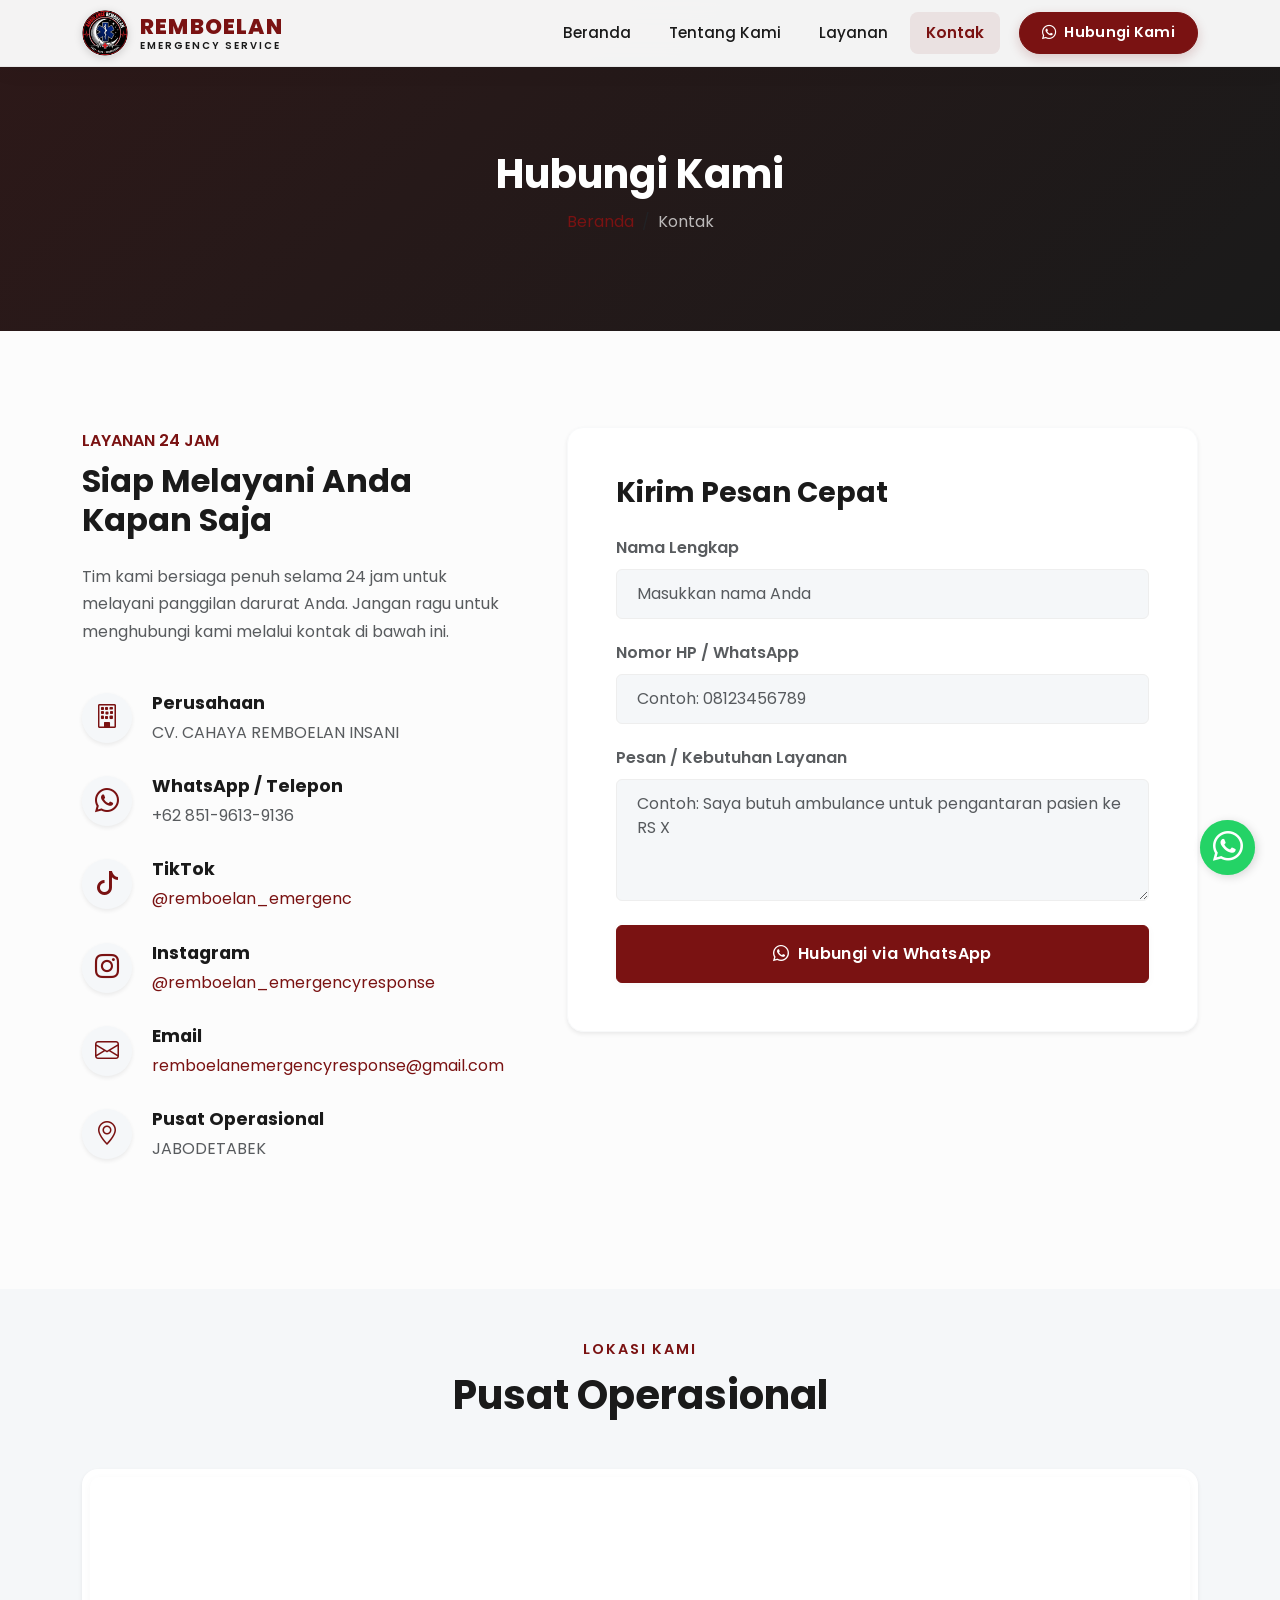
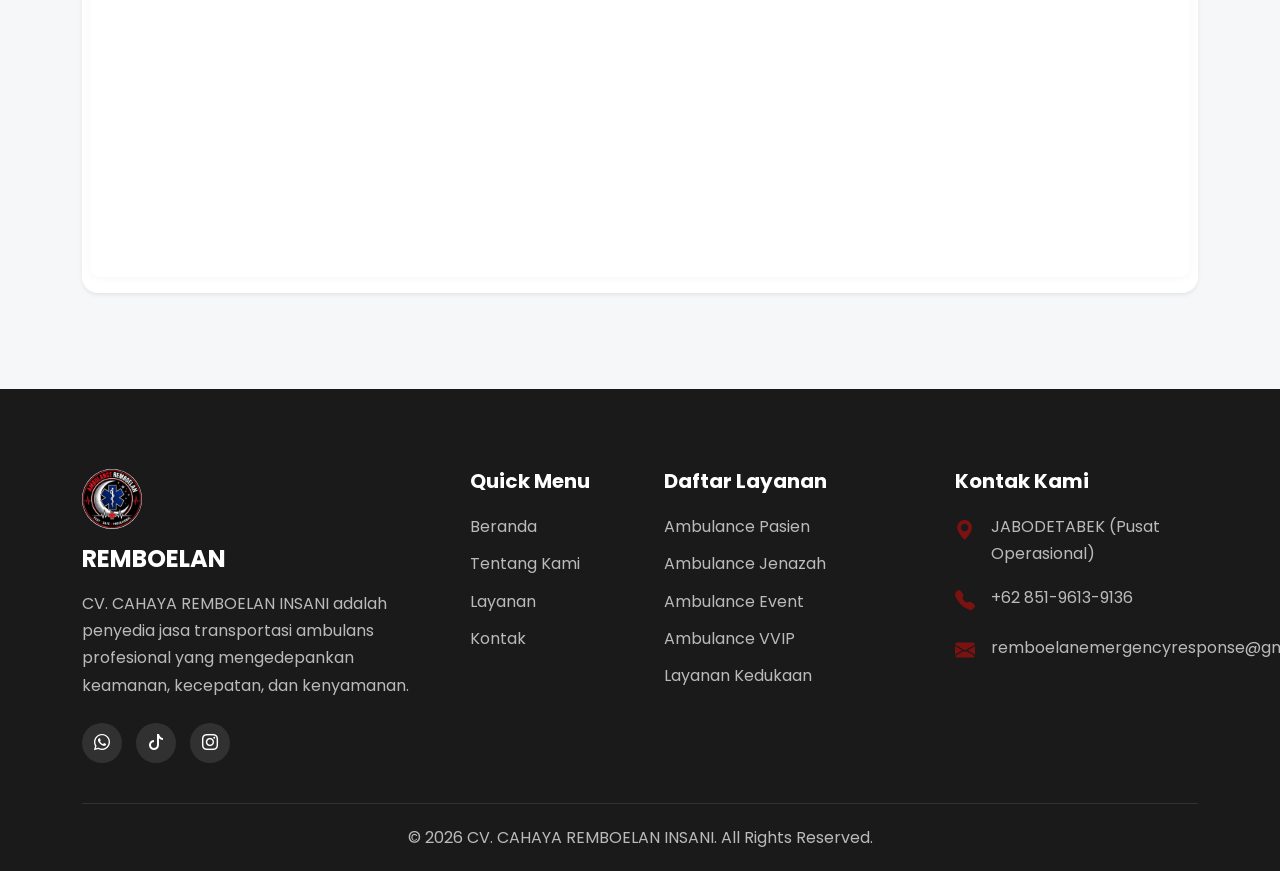
==== commit d528b5ae: "UI/UX: Modernisasi dan standardisasi navigasi bar (frosted glass, brand hierarchy, mobile drawer, da" ====
--- a/kontak.html
+++ b/kontak.html
@@ -76,36 +76,42 @@
     </div>
 
     <!-- Navbar -->
-    <nav class="navbar navbar-expand-lg navbar-dark fixed-top sticky-active bg-white shadow-sm" style="padding: 15px 0;">
+    <nav class="navbar navbar-expand-lg fixed-top navbar-solid" id="mainNavbar">
         <div class="container">
             <a class="navbar-brand d-flex align-items-center" href="index.html">
-                <img src="assets/img/logo.jpg" alt="Logo REMBOELAN Emergency Service - Sewa Ambulance Jakarta" class="rounded-circle me-2" style="width: 50px; height: 50px; object-fit: cover;" width="50" height="50" loading="eager" decoding="async">
+                <img src="assets/img/logo.jpg" alt="Logo REMBOELAN Emergency Service - Sewa Ambulance Jakarta"
+                    class="rounded-circle me-2 brand-logo" width="46" height="46" loading="eager" decoding="async">
                 <div class="ms-1 d-flex flex-column justify-content-center">
-                    <span class="fw-bolder fs-4 brand-title">REMBOELAN</span>
+                    <span class="brand-title">REMBOELAN</span>
                     <span class="brand-subtitle">EMERGENCY SERVICE</span>
                 </div>
             </a>
-            <button class="navbar-toggler" type="button" data-bs-toggle="collapse" data-bs-target="#navbarNav">
-                <i class="bi bi-list fs-1"></i>
+            <button class="navbar-toggler" type="button" data-bs-toggle="collapse"
+                data-bs-target="#navbarNav" aria-controls="navbarNav" aria-expanded="false"
+                aria-label="Toggle navigation">
+                <span class="toggler-icon"><i class="bi bi-list"></i></span>
             </button>
             <div class="collapse navbar-collapse" id="navbarNav">
-                <ul class="navbar-nav ms-auto">
+                <ul class="navbar-nav ms-auto align-items-lg-center">
                     <li class="nav-item">
-                        <a class="nav-link text-dark" href="index.html">Beranda</a>
+                        <a class="nav-link" href="index.html">Beranda</a>
                     </li>
                     <li class="nav-item">
-                        <a class="nav-link text-dark" href="tentang.html">Tentang Kami</a>
+                        <a class="nav-link" href="tentang.html">Tentang Kami</a>
                     </li>
                     <li class="nav-item">
-                        <a class="nav-link text-dark" href="layanan.html">Layanan</a>
+                        <a class="nav-link" href="layanan.html">Layanan</a>
                     </li>
                     <li class="nav-item">
-                        <a class="nav-link text-primary-custom active" href="kontak.html">Kontak</a>
+                        <a class="nav-link active" aria-current="page" href="kontak.html">Kontak</a>
                     </li>
                 </ul>
-                <a href="https://wa.me/6285196139136" target="_blank" rel="noopener noreferrer" class="btn btn-primary-custom ms-lg-3 mt-3 mt-lg-0">
-                    <i class="bi bi-whatsapp me-2"></i> Hubungi Kami
-                </a>
+                <div class="nav-cta-wrapper ms-lg-3 mt-3 mt-lg-0">
+                    <a href="https://wa.me/6285196139136" target="_blank" rel="noopener noreferrer"
+                        class="btn btn-primary-custom btn-nav-cta">
+                        <i class="bi bi-whatsapp me-2"></i> <span>Hubungi Kami</span>
+                    </a>
+                </div>
             </div>
         </div>
     </nav>
--- a/assets/css/style.css
+++ b/assets/css/style.css
@@ -137,112 +137,267 @@
 
 /* Navbar */
 .navbar {
-  padding: 20px 0;
-  transition: var(--transition);
-  background: transparent;
-  position: absolute;
+  position: fixed;
   top: 0;
   left: 0;
   right: 0;
   z-index: 1030;
+  padding: 16px 0;
+  background: transparent;
+  transition: background-color 0.3s cubic-bezier(0.25, 0.8, 0.25, 1),
+              padding 0.3s cubic-bezier(0.25, 0.8, 0.25, 1),
+              box-shadow 0.3s cubic-bezier(0.25, 0.8, 0.25, 1),
+              border-color 0.3s cubic-bezier(0.25, 0.8, 0.25, 1);
+  border-bottom: 1px solid transparent;
+}
+
+/* Navbar Scrolled (Sticky) or Solid */
+.navbar.sticky-active,
+.navbar.navbar-solid {
+  background: rgba(255, 255, 255, 0.95);
+  backdrop-filter: blur(12px);
+  -webkit-backdrop-filter: blur(12px);
+  padding: 10px 0;
+  box-shadow: 0 4px 20px rgba(0, 0, 0, 0.05);
+  border-bottom: 1px solid rgba(0, 0, 0, 0.05);
+}
+
+/* Brand */
+.navbar-brand {
+  padding: 0;
+  margin-right: 0;
+}
+
+.brand-logo {
+  width: 46px;
+  height: 46px;
+  object-fit: cover;
+  border-radius: 50%;
+  box-shadow: 0 2px 8px rgba(0, 0, 0, 0.15);
+  transition: transform 0.3s ease;
+}
+
+.navbar-brand:hover .brand-logo {
+  transform: scale(1.05);
 }
 
 .brand-title {
   color: var(--white);
-  letter-spacing: 1.5px; 
-  line-height: 1.2;
+  font-size: 1.35rem;
+  font-weight: 800;
+  letter-spacing: 1.2px;
+  line-height: 1.15;
+  transition: color 0.3s ease;
+}
+
+.brand-subtitle {
+  color: rgba(255, 255, 255, 0.85);
+  font-size: 0.62rem;
+  font-weight: 600;
+  letter-spacing: 2px;
+  line-height: 1;
+  margin-top: 2px;
+  transition: color 0.3s ease;
+}
+
+.navbar.sticky-active .brand-title,
+.navbar.navbar-solid .brand-title {
+  color: var(--primary-color);
+}
+
+.navbar.sticky-active .brand-subtitle,
+.navbar.navbar-solid .brand-subtitle {
+  color: var(--secondary-color);
+}
+
+/* Nav Links Desktop */
+.nav-link {
+  color: rgba(255, 255, 255, 0.9) !important;
+  font-weight: 500;
+  font-size: 0.95rem;
+  padding: 8px 16px !important;
+  margin: 0 3px;
+  border-radius: 8px;
+  position: relative;
+  transition: all 0.25s ease;
+}
+
+.nav-link:hover {
+  color: var(--white) !important;
+  background: rgba(255, 255, 255, 0.12);
+}
+
+.nav-link.active {
+  color: var(--white) !important;
+  font-weight: 600;
+  background: rgba(255, 255, 255, 0.18);
+}
+
+.navbar.sticky-active .nav-link,
+.navbar.navbar-solid .nav-link {
+  color: var(--secondary-color) !important;
+}
+
+.navbar.sticky-active .nav-link:hover,
+.navbar.navbar-solid .nav-link:hover {
+  color: var(--primary-color) !important;
+  background: rgba(122, 18, 18, 0.05);
+}
+
+.navbar.sticky-active .nav-link.active,
+.navbar.navbar-solid .nav-link.active {
+  color: var(--primary-color) !important;
+  font-weight: 600;
+  background: rgba(122, 18, 18, 0.08);
+}
+
+/* Navbar CTA Button */
+.btn-nav-cta {
+  padding: 9px 22px;
+  font-size: 0.9rem;
+  font-weight: 600;
+  border-radius: 50px;
+  min-height: 42px;
+  display: inline-flex;
+  align-items: center;
+  justify-content: center;
+  white-space: nowrap;
+  letter-spacing: 0.3px;
+  box-shadow: 0 4px 12px rgba(122, 18, 18, 0.2);
   transition: var(--transition);
 }
 
-.brand-subtitle {
-  color: rgba(255, 255, 255, 0.8);
-  letter-spacing: 2px; 
-  font-weight: 400; 
-  font-size: 0.65rem;
-  transition: var(--transition);
-}
-
-.navbar .navbar-toggler i {
+.btn-nav-cta:hover {
+  transform: translateY(-2px);
+  box-shadow: 0 6px 18px rgba(122, 18, 18, 0.32);
+}
+
+/* Toggler Button */
+.navbar-toggler {
+  width: 44px;
+  height: 44px;
+  padding: 0;
+  display: inline-flex;
+  align-items: center;
+  justify-content: center;
+  border-radius: 10px;
+  border: 1px solid rgba(255, 255, 255, 0.22) !important;
+  background: rgba(255, 255, 255, 0.08) !important;
+  box-shadow: none !important;
+  transition: all 0.25s ease;
+}
+
+.navbar-toggler:hover {
+  background: rgba(255, 255, 255, 0.15) !important;
+}
+
+.navbar-toggler .toggler-icon {
+  font-size: 1.6rem;
   color: var(--white);
-  transition: var(--transition);
-}
-
-.nav-link {
-  color: var(--white) !important;
-  font-weight: 500;
-  margin: 0 10px;
-  position: relative;
-}
-
-/* Navbar Scrolled (Sticky) or Explicit White Bg */
-.navbar.sticky-active, .navbar.bg-white {
-  position: fixed;
-  background: var(--white);
-  padding: 15px 0;
-  box-shadow: var(--shadow-sm);
-  animation: slideDown 0.5s ease-in-out;
-}
-
-.navbar.sticky-active .brand-title, .navbar.bg-white .brand-title {
+  display: flex;
+  align-items: center;
+  justify-content: center;
+  transition: transform 0.25s ease, color 0.25s ease;
+}
+
+.navbar.sticky-active .navbar-toggler,
+.navbar.navbar-solid .navbar-toggler {
+  border: 1px solid rgba(0, 0, 0, 0.08) !important;
+  background: var(--bg-light) !important;
+}
+
+.navbar.sticky-active .navbar-toggler:hover,
+.navbar.navbar-solid .navbar-toggler:hover {
+  background: rgba(122, 18, 18, 0.06) !important;
+}
+
+.navbar.sticky-active .navbar-toggler .toggler-icon,
+.navbar.navbar-solid .navbar-toggler .toggler-icon {
   color: var(--primary-color);
 }
 
-.navbar.sticky-active .brand-subtitle, .navbar.bg-white .brand-subtitle {
-  color: var(--secondary-color);
-}
-
-.navbar.sticky-active .navbar-toggler i, .navbar.bg-white .navbar-toggler i {
-  color: var(--primary-color) !important;
-}
-
-.navbar.sticky-active .nav-link, .navbar.bg-white .nav-link {
-  color: var(--secondary-color) !important;
-}
-
-.nav-link::after {
-  content: '';
-  position: absolute;
-  width: 0;
-  height: 2px;
-  background: var(--primary-color);
-  bottom: 0;
-  left: 0;
-  transition: var(--transition);
-}
-
-.nav-link:hover::after,
-.nav-link.active::after {
-  width: 100%;
-}
-
-.navbar.sticky-active .nav-link.active,
-.navbar.bg-white .nav-link.active {
-  color: var(--primary-color) !important;
-}
-
-@keyframes slideDown {
-  from { transform: translateY(-100%); }
-  to { transform: translateY(0); }
-}
-
+/* Mobile & Tablet Styles (< 992px) */
 @media (max-width: 991.98px) {
   .navbar {
-    padding: 15px 0;
-  }
+    padding: 12px 0;
+  }
+
+  .navbar.sticky-active,
+  .navbar.navbar-solid {
+    padding: 10px 0;
+  }
+
+  .brand-logo {
+    width: 38px;
+    height: 38px;
+  }
+
+  .brand-title {
+    font-size: 1.15rem;
+    letter-spacing: 1px;
+  }
+
+  .brand-subtitle {
+    font-size: 0.55rem;
+    letter-spacing: 1.5px;
+  }
+
+  .navbar-toggler {
+    width: 40px;
+    height: 40px;
+  }
+
+  .navbar-toggler .toggler-icon {
+    font-size: 1.45rem;
+  }
+
+  /* Frosted Glass Mobile Drawer */
   .navbar-collapse {
-    background: var(--white);
-    padding: 15px 20px;
-    border-radius: var(--radius-md);
-    box-shadow: var(--shadow-md);
-    margin-top: 15px;
-  }
+    background: rgba(255, 255, 255, 0.98);
+    backdrop-filter: blur(16px);
+    -webkit-backdrop-filter: blur(16px);
+    padding: 16px;
+    border-radius: 16px;
+    border: 1px solid rgba(0, 0, 0, 0.06);
+    box-shadow: 0 16px 40px rgba(0, 0, 0, 0.12);
+    margin-top: 10px;
+  }
+
+  .navbar-nav {
+    padding-bottom: 4px;
+  }
+
   .nav-link {
     color: var(--secondary-color) !important;
-    padding: 10px 0;
-  }
-  .navbar-toggler {
-    border: none;
-    box-shadow: none !important;
+    padding: 12px 16px !important;
+    border-radius: 10px;
+    margin: 3px 0;
+    font-size: 0.95rem;
+    font-weight: 500;
+  }
+
+  .nav-link:hover {
+    background: var(--bg-light) !important;
+    color: var(--primary-color) !important;
+  }
+
+  .nav-link.active {
+    background: rgba(122, 18, 18, 0.08) !important;
+    color: var(--primary-color) !important;
+    font-weight: 600;
+  }
+
+  .nav-cta-wrapper {
+    border-top: 1px solid rgba(0, 0, 0, 0.06);
+    padding-top: 12px;
+    margin-top: 8px !important;
+  }
+
+  .nav-cta-wrapper .btn-nav-cta {
+    width: 100%;
+    min-height: 46px;
+    font-size: 0.92rem;
+    padding: 11px 20px;
   }
 }
 
@@ -889,19 +1044,6 @@
 }
 
 /* ========================================================
-   RESPONSIVE POLISH (Max-Width: 991.98px)
-   ======================================================== */
-@media (max-width: 991.98px) {
-  .navbar-collapse .btn-primary-custom {
-    display: flex;
-    width: 100%;
-    margin-top: 15px;
-    padding: 11px 20px;
-    font-size: 0.92rem;
-  }
-}
-
-/* ========================================================
    RESPONSIVE MOBILE STYLES (Max-Width: 767.98px)
    Polished with UI/UX Pro Max and Design Taste principles:
    - Harmonious vertical rhythm & proportional section padding
